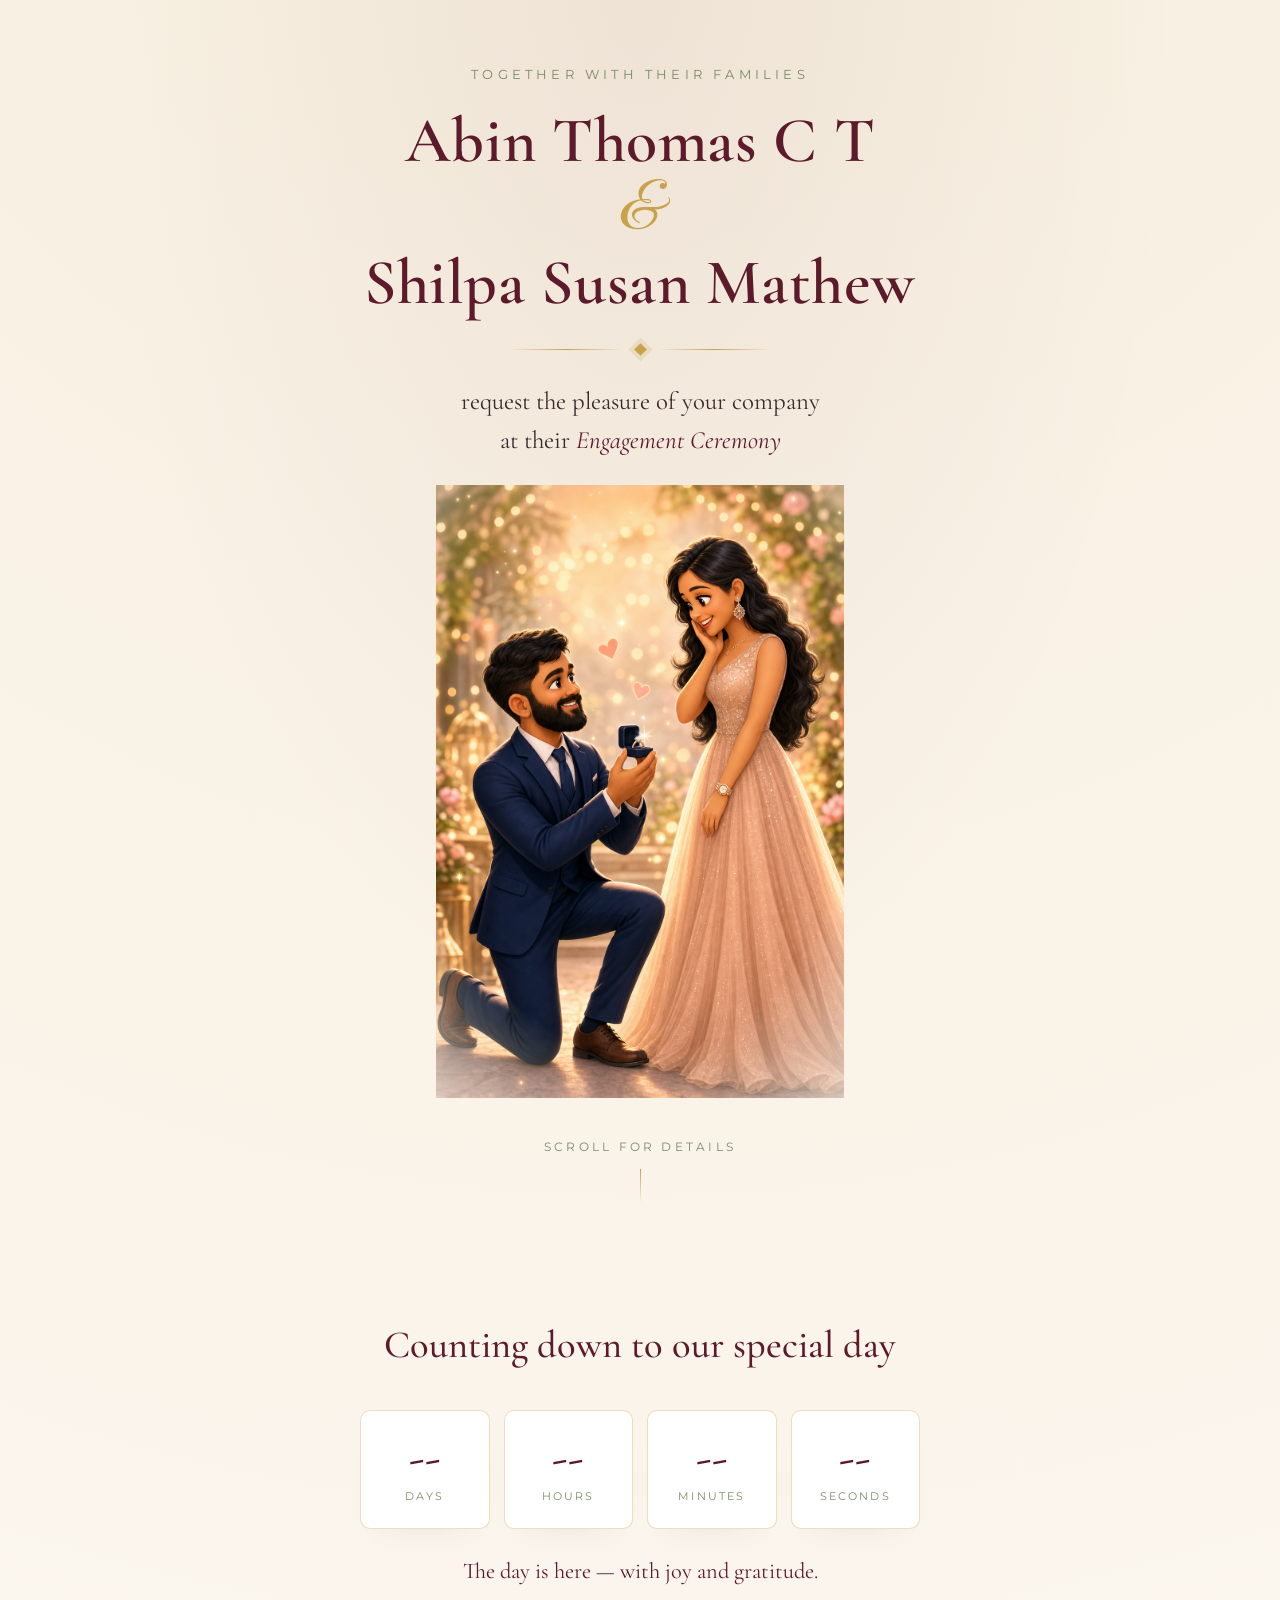
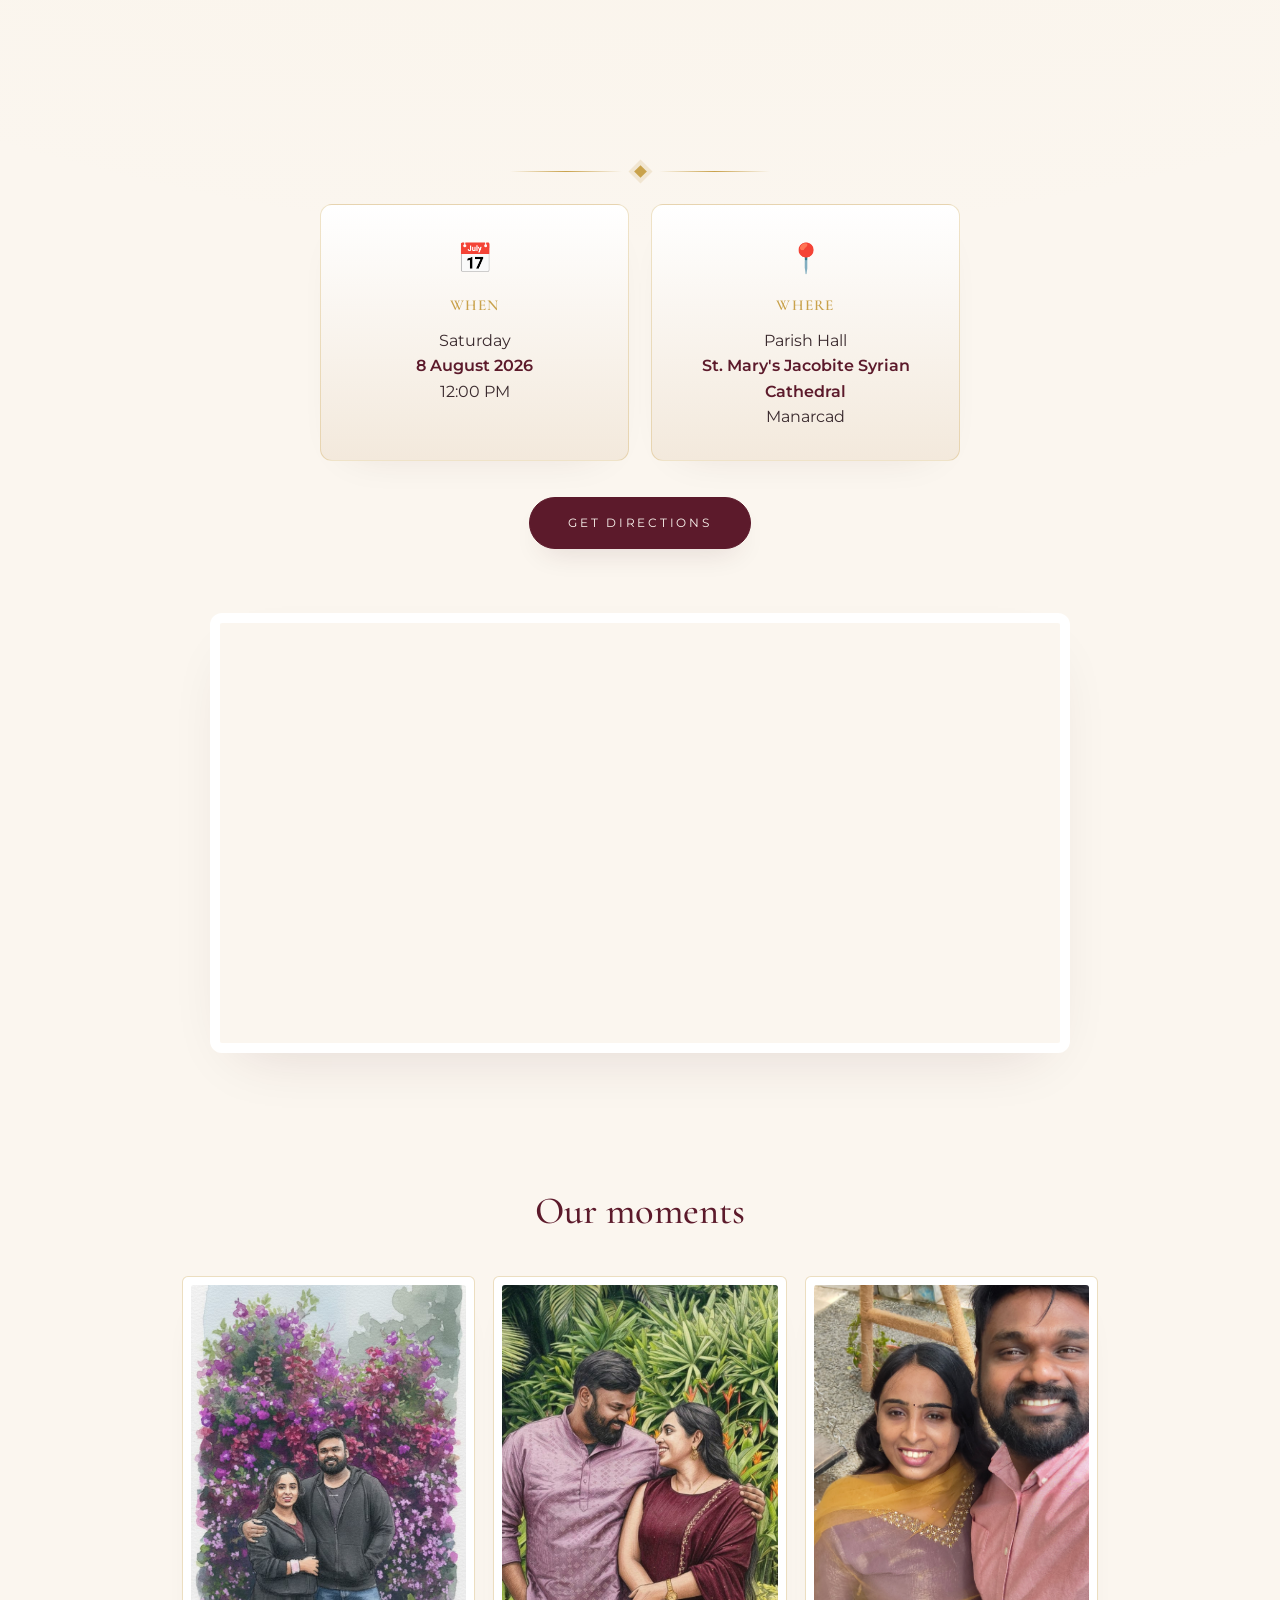
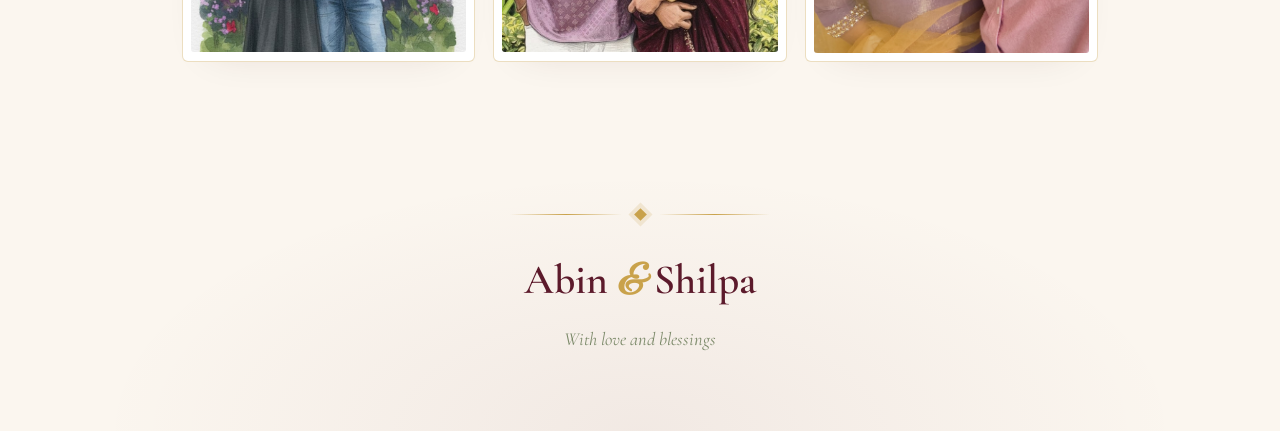
==== index.html @ 4ec7848a "illustration edited" ====
<!DOCTYPE html>
<html lang="en">
<head>
  <meta charset="UTF-8" />
  <meta name="viewport" content="width=device-width, initial-scale=1.0" />
  <title>Abin &amp; Shilpa &middot; Engagement</title>
  <meta name="description" content="With love and blessings, Abin Thomas C T and Shilpa Susan Mathew invite you to their engagement ceremony on 8 August 2026 at St. Mary's Jacobite Syrian Cathedral, Manarcad." />

  <link rel="preconnect" href="https://fonts.googleapis.com" />
  <link rel="preconnect" href="https://fonts.gstatic.com" crossorigin />
  <link href="https://fonts.googleapis.com/css2?family=Cormorant+Garamond:ital,wght@0,400;0,500;0,600;1,400&family=Montserrat:wght@300;400;500&family=Great+Vibes&display=swap" rel="stylesheet" />

  <link rel="stylesheet" href="styles.css" />
</head>
<body>

  <!-- Decorative floating petals -->
  <div class="petals" aria-hidden="true"></div>

  <!-- ===== Hero ===== -->
  <header class="hero">
    <div class="hero__inner reveal">
      <p class="hero__eyebrow">Together with their families</p>

      <div class="names">
        <h1 class="names__name">Abin&nbsp;Thomas&nbsp;C&nbsp;T</h1>
        <span class="names__amp">&amp;</span>
        <h1 class="names__name">Shilpa&nbsp;Susan&nbsp;Mathew</h1>
      </div>

      <div class="divider" aria-hidden="true">
        <span class="divider__line"></span>
        <span class="divider__diamond"></span>
        <span class="divider__line"></span>
      </div>

      <p class="hero__subtitle">request the pleasure of your company<br />at their <em>Engagement&nbsp;Ceremony</em></p>

      <figure class="hero__photo">
        <img src="couple-illustration-2.png" alt="Cartoon illustration of Abin proposing to Shilpa with an engagement ring" loading="eager" />
      </figure>

      <p class="hero__scroll" aria-hidden="true">Scroll for details</p>
    </div>
  </header>

  <main>
    <!-- ===== Countdown ===== -->
    <section class="section countdown reveal" aria-label="Countdown to the celebration">
      <h2 class="section__title">Counting down to our special day</h2>
      <div class="countdown__grid" id="countdown">
        <div class="countdown__unit"><span class="countdown__num" data-days>--</span><span class="countdown__label">Days</span></div>
        <div class="countdown__unit"><span class="countdown__num" data-hours>--</span><span class="countdown__label">Hours</span></div>
        <div class="countdown__unit"><span class="countdown__num" data-minutes>--</span><span class="countdown__label">Minutes</span></div>
        <div class="countdown__unit"><span class="countdown__num" data-seconds>--</span><span class="countdown__label">Seconds</span></div>
      </div>
      <p class="countdown__done" id="countdown-done" hidden>The day is here &mdash; with joy and gratitude.</p>
    </section>

    <!-- ===== Event details ===== -->
    <section class="section details reveal" aria-label="Event details">
      <div class="divider" aria-hidden="true">
        <span class="divider__line"></span>
        <span class="divider__diamond"></span>
        <span class="divider__line"></span>
      </div>

      <div class="details__grid">
        <div class="details__item">
          <span class="details__icon" aria-hidden="true">&#128197;</span>
          <h3 class="details__heading">When</h3>
          <p class="details__text">Saturday<br /><strong>8 August 2026</strong><br />12:00 PM</p>
        </div>
        <div class="details__item">
          <span class="details__icon" aria-hidden="true">&#128205;</span>
          <h3 class="details__heading">Where</h3>
          <p class="details__text">Parish Hall<br /><strong>St. Mary's Jacobite Syrian Cathedral</strong><br />Manarcad</p>
        </div>
      </div>

      <a class="btn" href="https://share.google/SZA6mQqRocDUuoI32" target="_blank" rel="noopener">Get Directions</a>
    </section>

    <!-- ===== Map ===== -->
    <section class="section map reveal" aria-label="Venue location map">
      <div class="map__frame">
        <iframe
          title="Map to St. Mary's Jacobite Syrian Cathedral, Manarcad"
          src="https://www.google.com/maps?q=St+Marys+Jacobite+Syrian+Cathedral+Manarcad&output=embed"
          loading="lazy"
          referrerpolicy="no-referrer-when-downgrade"
          allowfullscreen></iframe>
      </div>
    </section>

    <!-- ===== Gallery ===== -->
    <section class="section gallery reveal" aria-label="Photo gallery">
      <h2 class="section__title">Our moments</h2>
      <div class="gallery__grid">
        <figure class="gallery__item"><img src="photo4.jpeg" alt="Watercolour portrait of the couple" loading="lazy" /></figure>
        <figure class="gallery__item"><img src="photo2.jpeg" alt="Illustrated portrait of the couple" loading="lazy" /></figure>
        <figure class="gallery__item"><img src="photo3.jpeg" alt="Candid photo of the couple" loading="lazy" /></figure>
      </div>
    </section>
  </main>

  <!-- ===== Footer ===== -->
  <footer class="footer reveal">
    <div class="divider" aria-hidden="true">
      <span class="divider__line"></span>
      <span class="divider__diamond"></span>
      <span class="divider__line"></span>
    </div>
    <p class="footer__names">Abin <span>&amp;</span> Shilpa</p>
    <p class="footer__msg">With love and blessings</p>
    <!-- <p class="footer__date">8 &middot; 8 &middot; 2026</p> -->
  </footer>

  <script src="script.js"></script>
</body>
</html>
---- styles.css ----
:root {
  --wine: #5c1a2b;
  --wine-deep: #40121e;
  --gold: #c9a24b;
  --gold-soft: #e3c988;
  --ivory: #fbf6ef;
  --ivory-warm: #f3e9dc;
  --sage: #7c8a6a;
  --ink: #3a2a2e;
  --shadow: rgba(64, 18, 30, 0.16);

  --serif: "Cormorant Garamond", Georgia, serif;
  --script: "Great Vibes", "Cormorant Garamond", cursive;
  --sans: "Montserrat", "Helvetica Neue", Arial, sans-serif;
}

* { box-sizing: border-box; }

html { scroll-behavior: smooth; }

body {
  margin: 0;
  font-family: var(--sans);
  color: var(--ink);
  background:
    radial-gradient(circle at 50% -10%, rgba(227, 201, 136, 0.18), transparent 55%),
    var(--ivory);
  line-height: 1.6;
  overflow-x: hidden;
  -webkit-font-smoothing: antialiased;
}

img { max-width: 100%; display: block; }

/* ===== Reveal animation (progressive enhancement) =====
   Content is visible by default; only hidden once JS marks the page
   as JS-enabled, so the invitation still shows if scripts fail. */
.js-enabled .reveal {
  opacity: 0;
  transform: translateY(28px);
  transition: opacity 1s ease, transform 1s ease;
}
.js-enabled .reveal.is-visible {
  opacity: 1;
  transform: none;
}
@media (prefers-reduced-motion: reduce) {
  .js-enabled .reveal { opacity: 1; transform: none; transition: none; }
  html { scroll-behavior: auto; }
}

/* ===== Divider ===== */
.divider {
  display: flex;
  align-items: center;
  justify-content: center;
  gap: 14px;
  margin: 28px auto;
  max-width: 260px;
}
.divider__line {
  height: 1px;
  flex: 1;
  background: linear-gradient(90deg, transparent, var(--gold), transparent);
}
.divider__diamond {
  width: 9px;
  height: 9px;
  background: var(--gold);
  transform: rotate(45deg);
  flex: 0 0 auto;
  box-shadow: 0 0 0 4px rgba(201, 162, 75, 0.18);
}

/* ===== Hero ===== */
.hero {
  min-height: 100vh;
  display: flex;
  align-items: center;
  justify-content: center;
  padding: 64px 22px 48px;
  text-align: center;
  background:
    radial-gradient(ellipse at top, rgba(92, 26, 43, 0.06), transparent 60%);
}
.hero__inner { max-width: 720px; width: 100%; }

.hero__eyebrow {
  font-size: 0.82rem;
  letter-spacing: 0.32em;
  text-transform: uppercase;
  color: var(--sage);
  margin: 0 0 22px;
}

.names {
  display: flex;
  flex-direction: column;
  align-items: center;
  gap: 6px;
}
.names__name {
  font-family: var(--serif);
  font-weight: 600;
  color: var(--wine);
  font-size: clamp(2.2rem, 8vw, 4rem);
  line-height: 1.05;
  margin: 0;
  letter-spacing: 0.01em;
}
.names__amp {
  font-family: var(--script);
  font-size: clamp(2.4rem, 9vw, 4.2rem);
  color: var(--gold);
  line-height: 1;
  margin: -2px 0;
}

.hero__subtitle {
  font-family: var(--serif);
  font-size: clamp(1.15rem, 3.6vw, 1.55rem);
  color: var(--ink);
  margin: 8px 0 34px;
}
.hero__subtitle em {
  font-style: italic;
  color: var(--wine);
  white-space: nowrap;
}

.hero__photo {
  margin: -10px auto 0;
  max-width: 460px;
  padding: 0;
  background: none;
  border: 0;
  box-shadow: none;
}
.hero__photo img {
  width: 100%;
  aspect-ratio: 3 / 4;
  object-fit: contain;
  /* Feather the edges so the illustration blends into the page */
  -webkit-mask-image: radial-gradient(ellipse 78% 82% at 50% 46%, #000 58%, rgba(0, 0, 0, 0) 100%);
  mask-image: radial-gradient(ellipse 78% 82% at 50% 46%, #000 58%, rgba(0, 0, 0, 0) 100%);
}

.hero__scroll {
  margin: 40px 0 0;
  font-size: 0.72rem;
  letter-spacing: 0.28em;
  text-transform: uppercase;
  color: var(--sage);
  position: relative;
}
.hero__scroll::after {
  content: "";
  display: block;
  width: 1px;
  height: 34px;
  margin: 12px auto 0;
  background: linear-gradient(var(--gold), transparent);
  animation: scrollPulse 2.2s ease-in-out infinite;
}
@keyframes scrollPulse {
  0%, 100% { opacity: 0.3; transform: scaleY(0.6); }
  50% { opacity: 1; transform: scaleY(1); }
}

/* ===== Sections ===== */
.section {
  max-width: 960px;
  margin: 0 auto;
  padding: 64px 22px;
  text-align: center;
}
.section__title {
  font-family: var(--serif);
  font-weight: 500;
  font-size: clamp(1.6rem, 5vw, 2.4rem);
  color: var(--wine);
  margin: 0 0 34px;
}

/* ===== Countdown ===== */
.countdown__grid {
  display: grid;
  grid-template-columns: repeat(4, 1fr);
  gap: 14px;
  max-width: 560px;
  margin: 0 auto;
}
.countdown__unit {
  background: #fff;
  border: 1px solid rgba(201, 162, 75, 0.35);
  border-radius: 10px;
  padding: 22px 8px;
  box-shadow: 0 16px 40px -30px var(--shadow);
}
.countdown__num {
  display: block;
  font-family: var(--serif);
  font-weight: 600;
  font-size: clamp(1.8rem, 7vw, 3rem);
  color: var(--wine);
  line-height: 1;
  font-variant-numeric: tabular-nums;
}
.countdown__label {
  display: block;
  margin-top: 8px;
  font-size: 0.66rem;
  letter-spacing: 0.2em;
  text-transform: uppercase;
  color: var(--sage);
}
.countdown__done {
  font-family: var(--serif);
  font-size: 1.4rem;
  color: var(--wine);
  margin-top: 24px;
}

/* ===== Details ===== */
.details__grid {
  display: grid;
  grid-template-columns: repeat(2, 1fr);
  gap: 22px;
  max-width: 640px;
  margin: 0 auto 36px;
}
.details__item {
  background: linear-gradient(180deg, #fff, var(--ivory-warm));
  border: 1px solid rgba(201, 162, 75, 0.3);
  border-radius: 12px;
  padding: 30px 20px;
  box-shadow: 0 16px 44px -32px var(--shadow);
}
.details__icon { font-size: 1.8rem; }
.details__heading {
  font-family: var(--serif);
  font-weight: 600;
  letter-spacing: 0.08em;
  color: var(--gold);
  text-transform: uppercase;
  font-size: 0.95rem;
  margin: 12px 0 10px;
}
.details__text { margin: 0; font-size: 1rem; }
.details__text strong { color: var(--wine); font-weight: 600; }

.btn {
  display: inline-block;
  font-family: var(--sans);
  font-size: 0.78rem;
  letter-spacing: 0.22em;
  text-transform: uppercase;
  color: var(--ivory);
  background: var(--wine);
  padding: 15px 38px;
  border-radius: 40px;
  text-decoration: none;
  border: 1px solid var(--wine);
  transition: background 0.3s ease, transform 0.3s ease, box-shadow 0.3s ease;
  box-shadow: 0 14px 30px -14px var(--shadow);
}
.btn:hover {
  background: var(--wine-deep);
  transform: translateY(-2px);
  box-shadow: 0 18px 36px -14px var(--shadow);
}

/* ===== Map ===== */
.map { padding-top: 0; }
.map__frame {
  max-width: 860px;
  margin: 0 auto;
  border: 10px solid #fff;
  border-radius: 12px;
  overflow: hidden;
  box-shadow: 0 24px 60px -30px var(--shadow);
}
.map__frame iframe {
  width: 100%;
  height: 420px;
  border: 0;
  display: block;
}

/* ===== Gallery ===== */
.gallery__grid {
  display: grid;
  grid-template-columns: repeat(3, 1fr);
  gap: 18px;
}
.gallery__item {
  margin: 0;
  padding: 8px;
  background: #fff;
  border: 1px solid rgba(201, 162, 75, 0.35);
  border-radius: 6px;
  box-shadow: 0 16px 40px -30px var(--shadow);
  overflow: hidden;
}
.gallery__item img {
  border-radius: 3px;
  width: 100%;
  aspect-ratio: 3 / 4;
  object-fit: cover;
  transition: transform 0.6s ease;
}
.gallery__item:hover img { transform: scale(1.05); }

/* ===== Footer ===== */
.footer {
  text-align: center;
  padding: 56px 22px 72px;
  background:
    radial-gradient(ellipse at bottom, rgba(92, 26, 43, 0.06), transparent 60%);
}
.footer__names {
  font-family: var(--serif);
  font-weight: 600;
  font-size: clamp(1.8rem, 6vw, 2.6rem);
  color: var(--wine);
  margin: 0;
}
.footer__names span { font-family: var(--script); color: var(--gold); }
.footer__msg {
  font-family: var(--serif);
  font-style: italic;
  color: var(--sage);
  margin: 8px 0 4px;
  font-size: 1.15rem;
}
.footer__date {
  letter-spacing: 0.32em;
  font-size: 0.78rem;
  color: var(--gold);
  margin: 12px 0 0;
}

/* ===== Floating petals ===== */
.petals {
  position: fixed;
  inset: 0;
  pointer-events: none;
  z-index: 5;
  overflow: hidden;
}
.petals span {
  position: absolute;
  top: -8%;
  width: 10px;
  height: 10px;
  background: var(--gold-soft);
  border-radius: 60% 0 60% 0;
  opacity: 0.55;
  animation: fall linear infinite;
}
@keyframes fall {
  0% { transform: translateY(-10vh) rotate(0deg); opacity: 0; }
  10% { opacity: 0.6; }
  100% { transform: translateY(110vh) rotate(420deg); opacity: 0; }
}
@media (prefers-reduced-motion: reduce) {
  .petals { display: none; }
}

/* ===== Responsive ===== */
@media (max-width: 640px) {
  .gallery__grid { grid-template-columns: repeat(2, 1fr); }
  .countdown__grid { gap: 10px; }
  .countdown__unit { padding: 18px 4px; }
  .map__frame iframe { height: 340px; }
}
@media (max-width: 430px) {
  .details__grid { grid-template-columns: 1fr; }
}
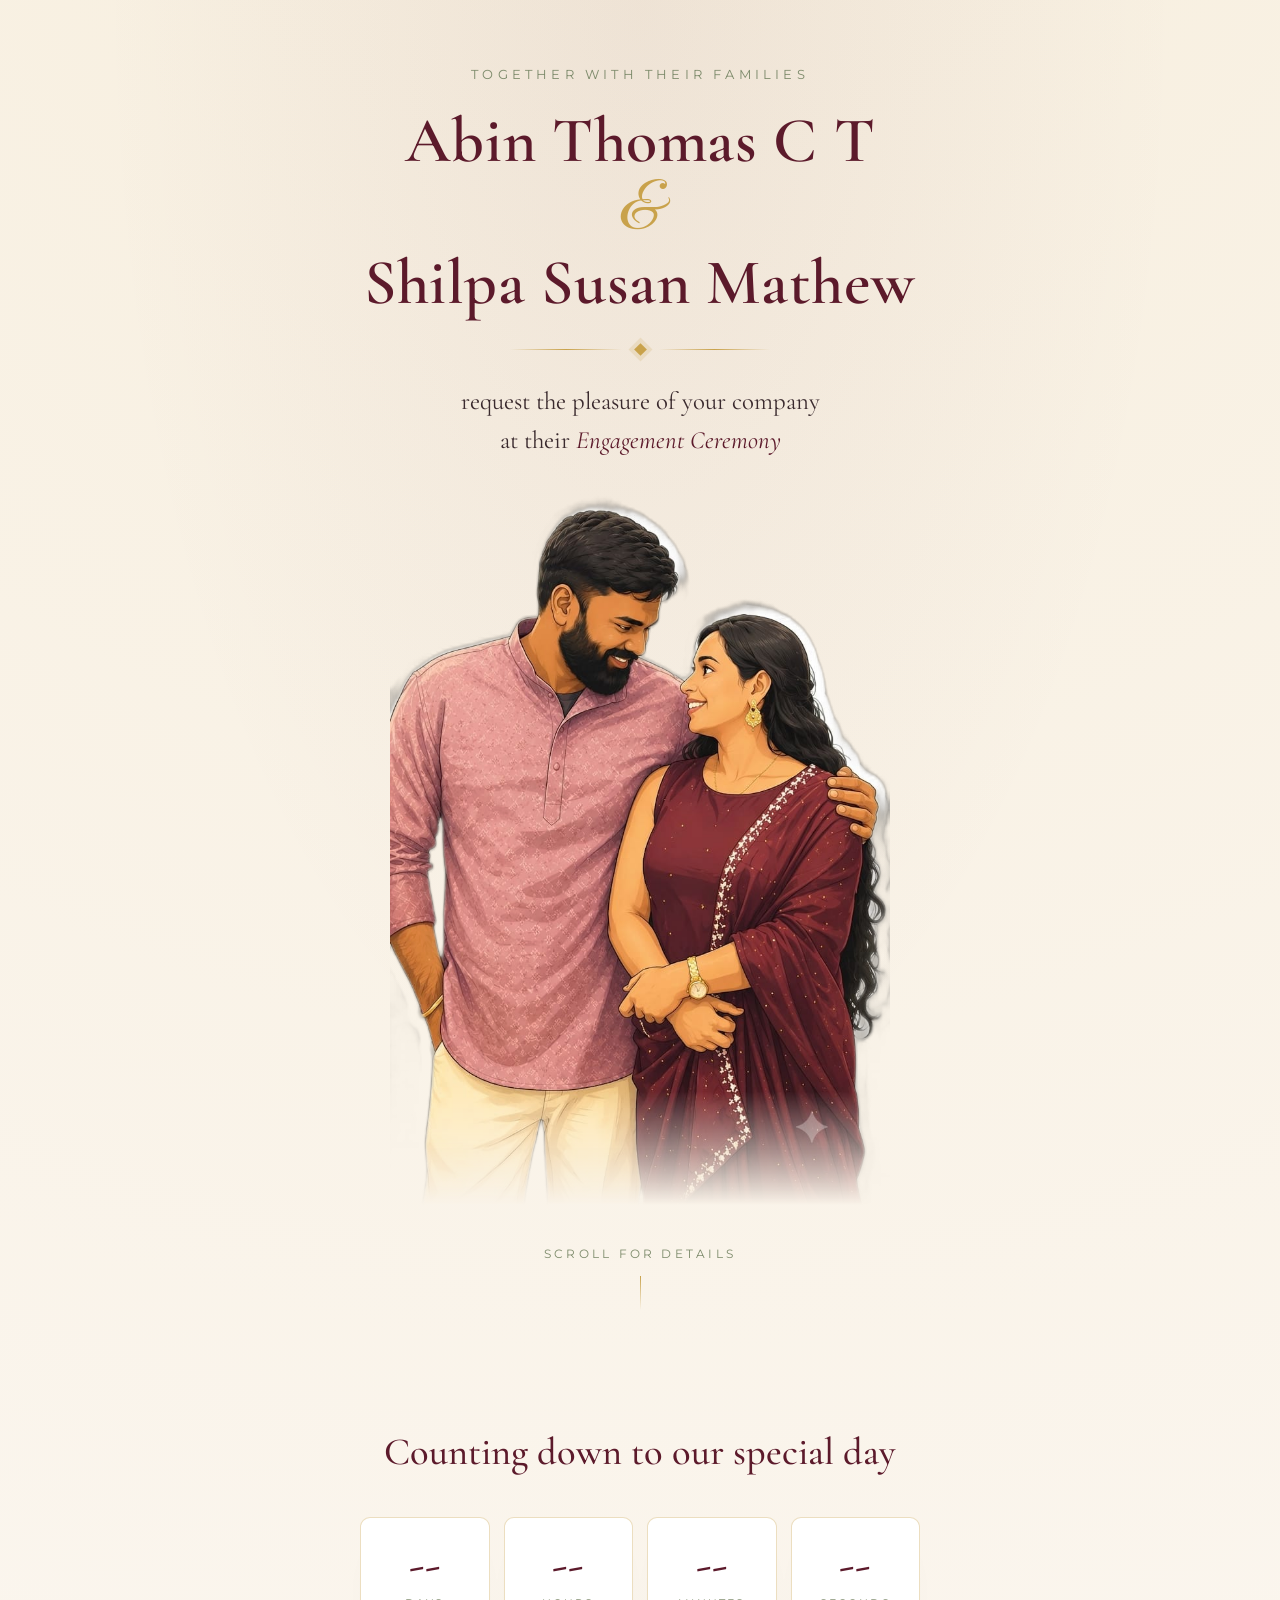
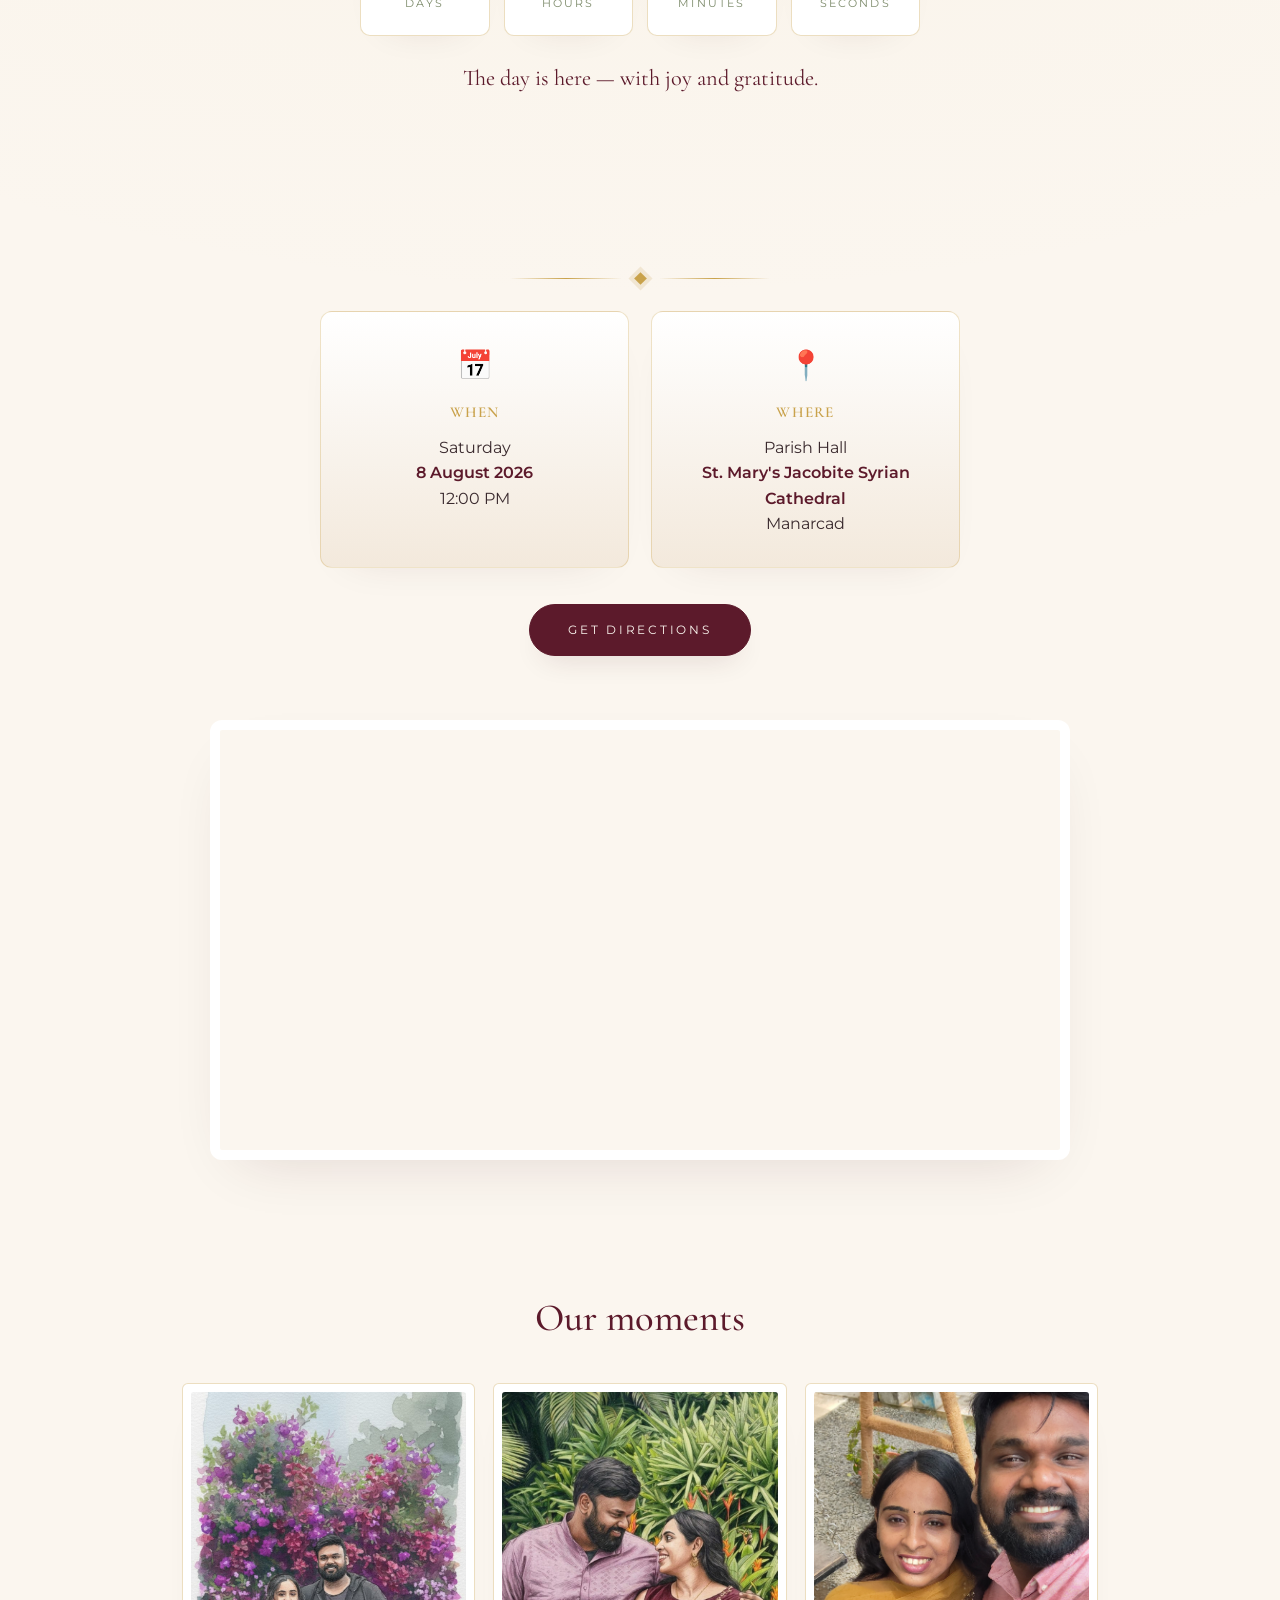
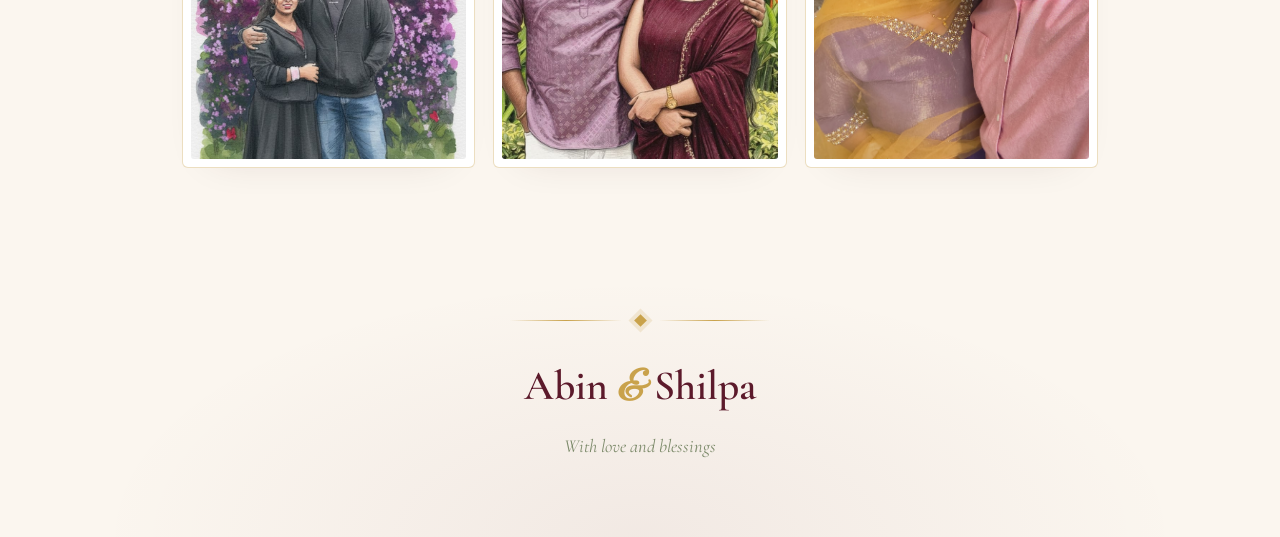
==== commit 1f57270e: "pic edited" ====
--- a/index.html
+++ b/index.html
@@ -37,7 +37,7 @@
       <p class="hero__subtitle">request the pleasure of your company<br />at their <em>Engagement&nbsp;Ceremony</em></p>
 
       <figure class="hero__photo">
-        <img src="couple-illustration-2.png" alt="Cartoon illustration of Abin proposing to Shilpa with an engagement ring" loading="eager" />
+        <img src="couple-hero.png" alt="Illustration of Abin and Shilpa together" loading="eager" />
       </figure>
 
       <p class="hero__scroll" aria-hidden="true">Scroll for details</p>
--- a/styles.css
+++ b/styles.css
@@ -129,8 +129,8 @@
 }
 
 .hero__photo {
-  margin: -10px auto 0;
-  max-width: 460px;
+  margin: 4px auto 0;
+  max-width: 500px;
   padding: 0;
   background: none;
   border: 0;
@@ -138,11 +138,11 @@
 }
 .hero__photo img {
   width: 100%;
-  aspect-ratio: 3 / 4;
-  object-fit: contain;
-  /* Feather the edges so the illustration blends into the page */
-  -webkit-mask-image: radial-gradient(ellipse 78% 82% at 50% 46%, #000 58%, rgba(0, 0, 0, 0) 100%);
-  mask-image: radial-gradient(ellipse 78% 82% at 50% 46%, #000 58%, rgba(0, 0, 0, 0) 100%);
+  height: auto;
+  /* Transparent cutout of just the couple; soften the lower crop so
+     it melts into the page instead of ending on a hard edge. */
+  -webkit-mask-image: linear-gradient(to bottom, #000 84%, rgba(0, 0, 0, 0) 100%);
+  mask-image: linear-gradient(to bottom, #000 84%, rgba(0, 0, 0, 0) 100%);
 }
 
 .hero__scroll {
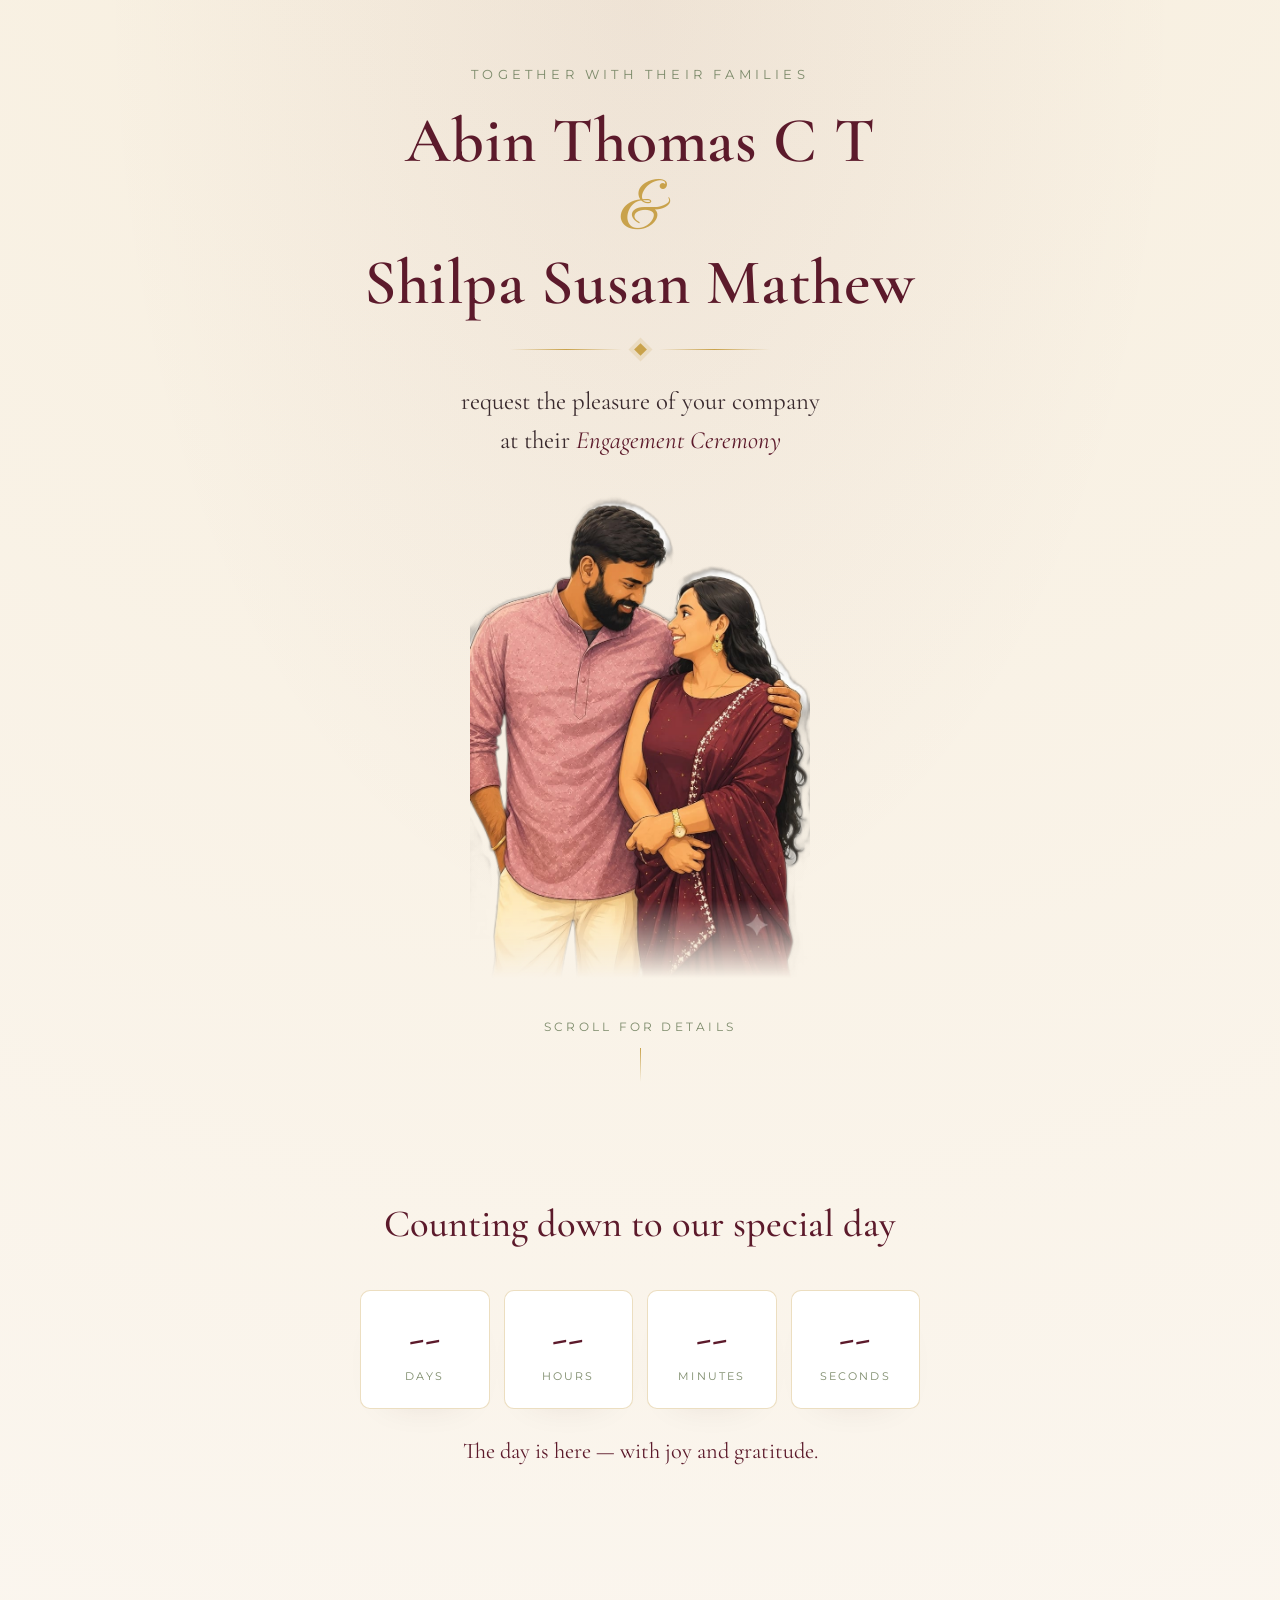
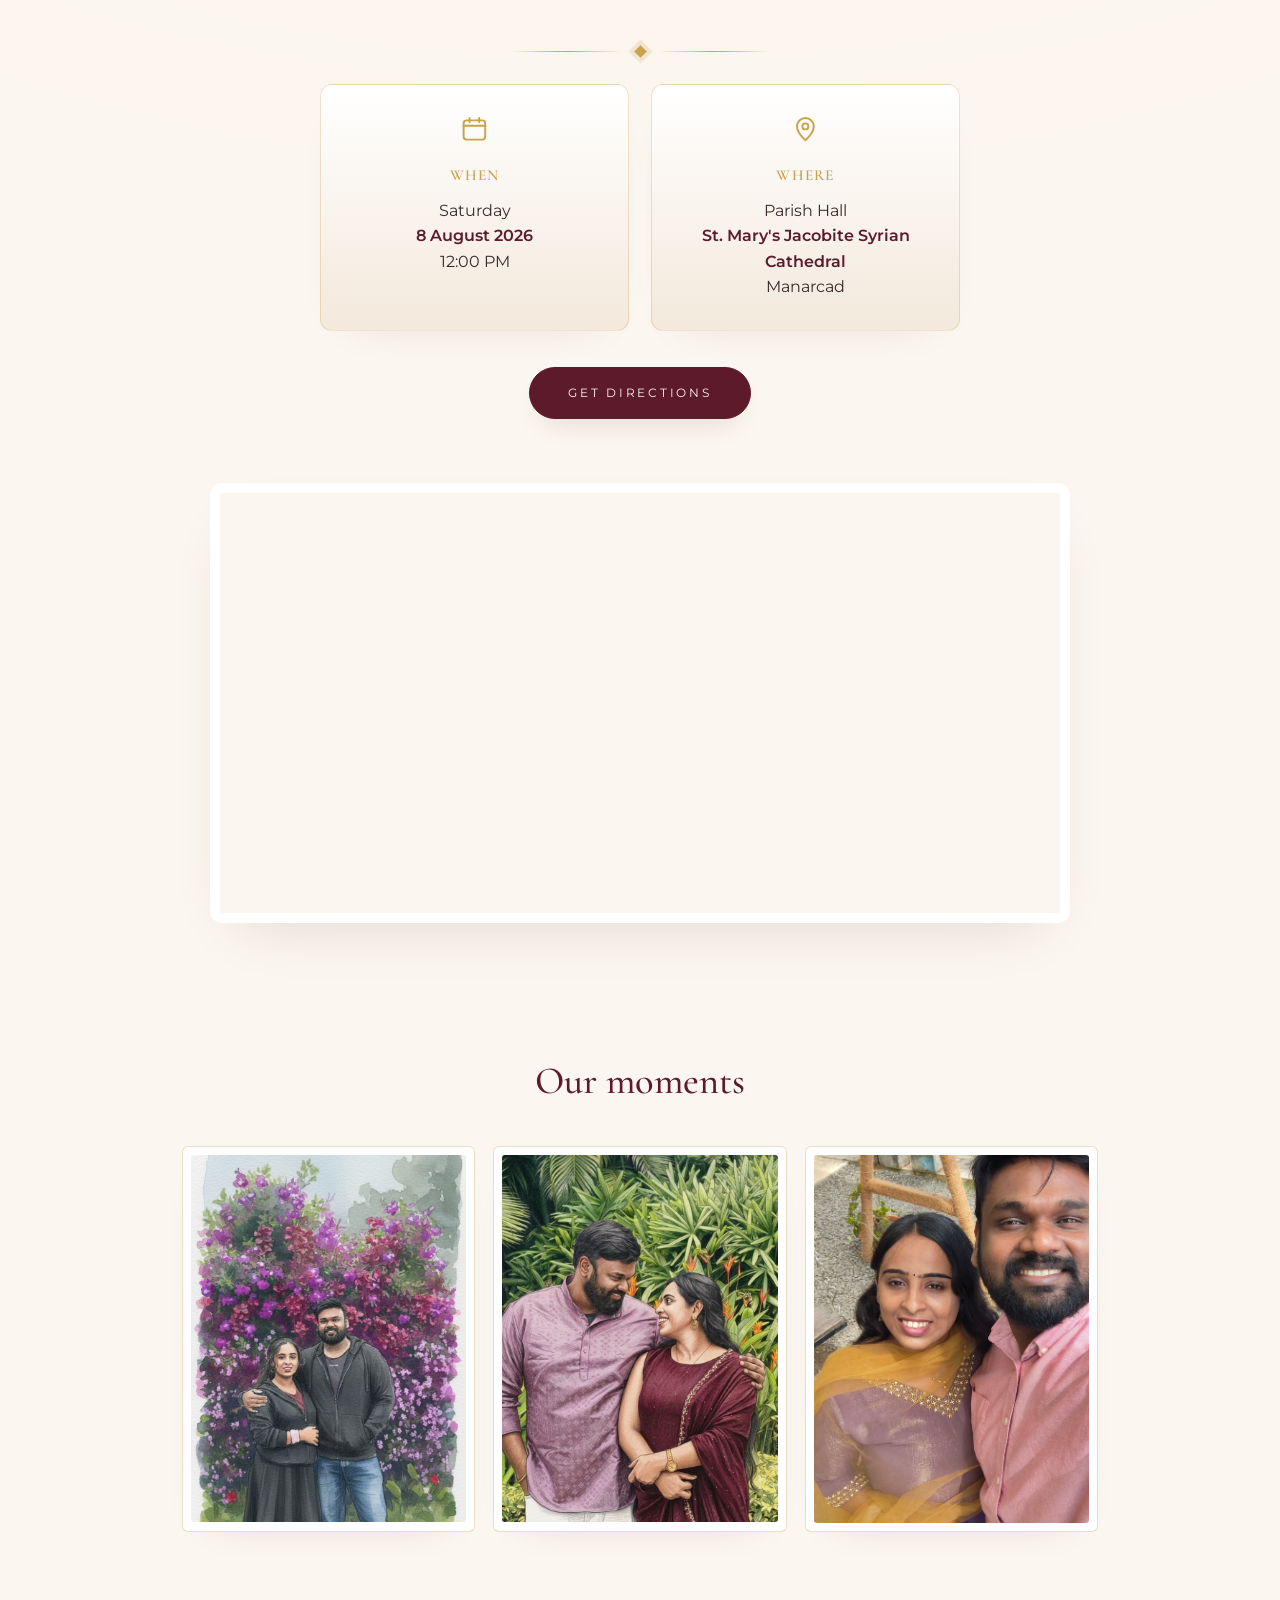
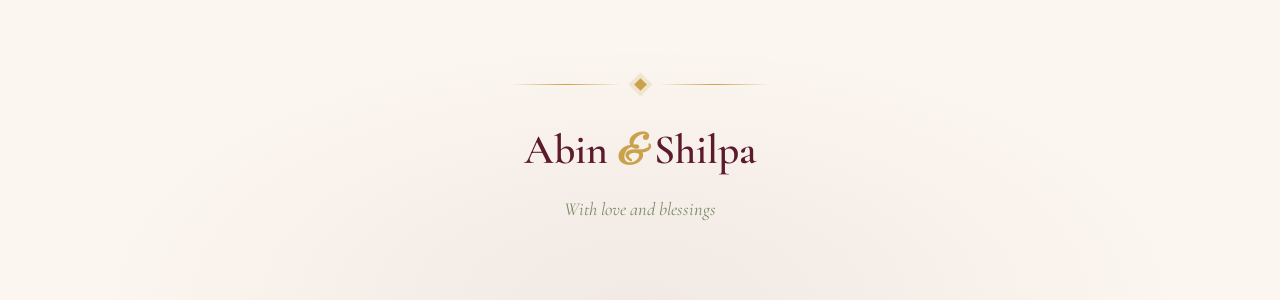
==== commit 5fc2e314: "trial resizing" ====
--- a/index.html
+++ b/index.html
@@ -67,12 +67,24 @@
 
       <div class="details__grid">
         <div class="details__item">
-          <span class="details__icon" aria-hidden="true">&#128197;</span>
+          <span class="details__icon" aria-hidden="true">
+            <svg viewBox="0 0 24 24" width="1em" height="1em" fill="none" stroke="currentColor" stroke-width="1.6" stroke-linecap="round" stroke-linejoin="round" role="img">
+              <rect x="3" y="4.5" width="18" height="16" rx="2.5"></rect>
+              <line x1="3" y1="9" x2="21" y2="9"></line>
+              <line x1="8" y1="2.5" x2="8" y2="6"></line>
+              <line x1="16" y1="2.5" x2="16" y2="6"></line>
+            </svg>
+          </span>
           <h3 class="details__heading">When</h3>
           <p class="details__text">Saturday<br /><strong>8 August 2026</strong><br />12:00 PM</p>
         </div>
         <div class="details__item">
-          <span class="details__icon" aria-hidden="true">&#128205;</span>
+          <span class="details__icon" aria-hidden="true">
+            <svg viewBox="0 0 24 24" width="1em" height="1em" fill="none" stroke="currentColor" stroke-width="1.6" stroke-linecap="round" stroke-linejoin="round" role="img">
+              <path d="M12 21s7-6.5 7-11.5a7 7 0 1 0-14 0C5 14.5 12 21 12 21Z"></path>
+              <circle cx="12" cy="9.5" r="2.5"></circle>
+            </svg>
+          </span>
           <h3 class="details__heading">Where</h3>
           <p class="details__text">Parish Hall<br /><strong>St. Mary's Jacobite Syrian Cathedral</strong><br />Manarcad</p>
         </div>
--- a/styles.css
+++ b/styles.css
@@ -130,7 +130,7 @@
 
 .hero__photo {
   margin: 4px auto 0;
-  max-width: 500px;
+  max-width: 340px;
   padding: 0;
   background: none;
   border: 0;
@@ -236,7 +236,11 @@
   padding: 30px 20px;
   box-shadow: 0 16px 44px -32px var(--shadow);
 }
-.details__icon { font-size: 1.8rem; }
+.details__icon {
+  font-size: 1.8rem;
+  display: inline-flex;
+  color: var(--gold);
+}
 .details__heading {
   font-family: var(--serif);
   font-weight: 600;
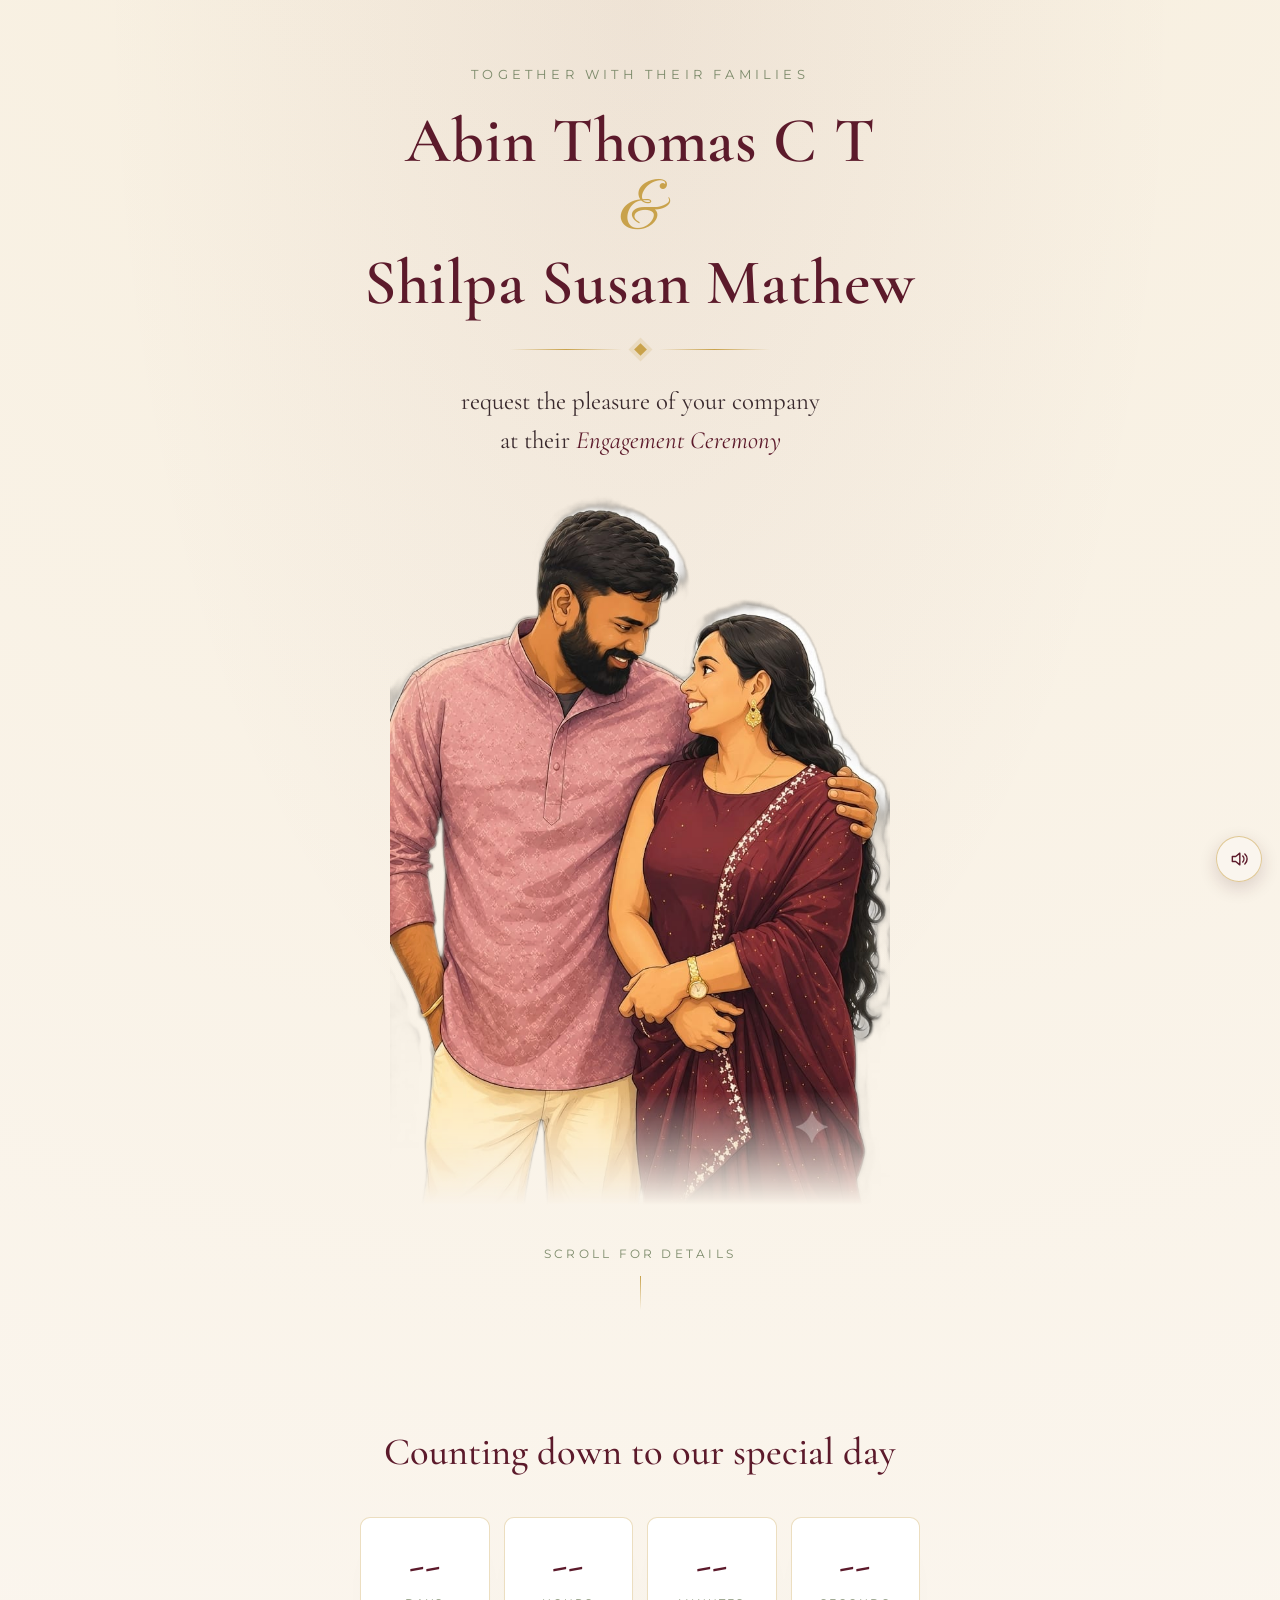
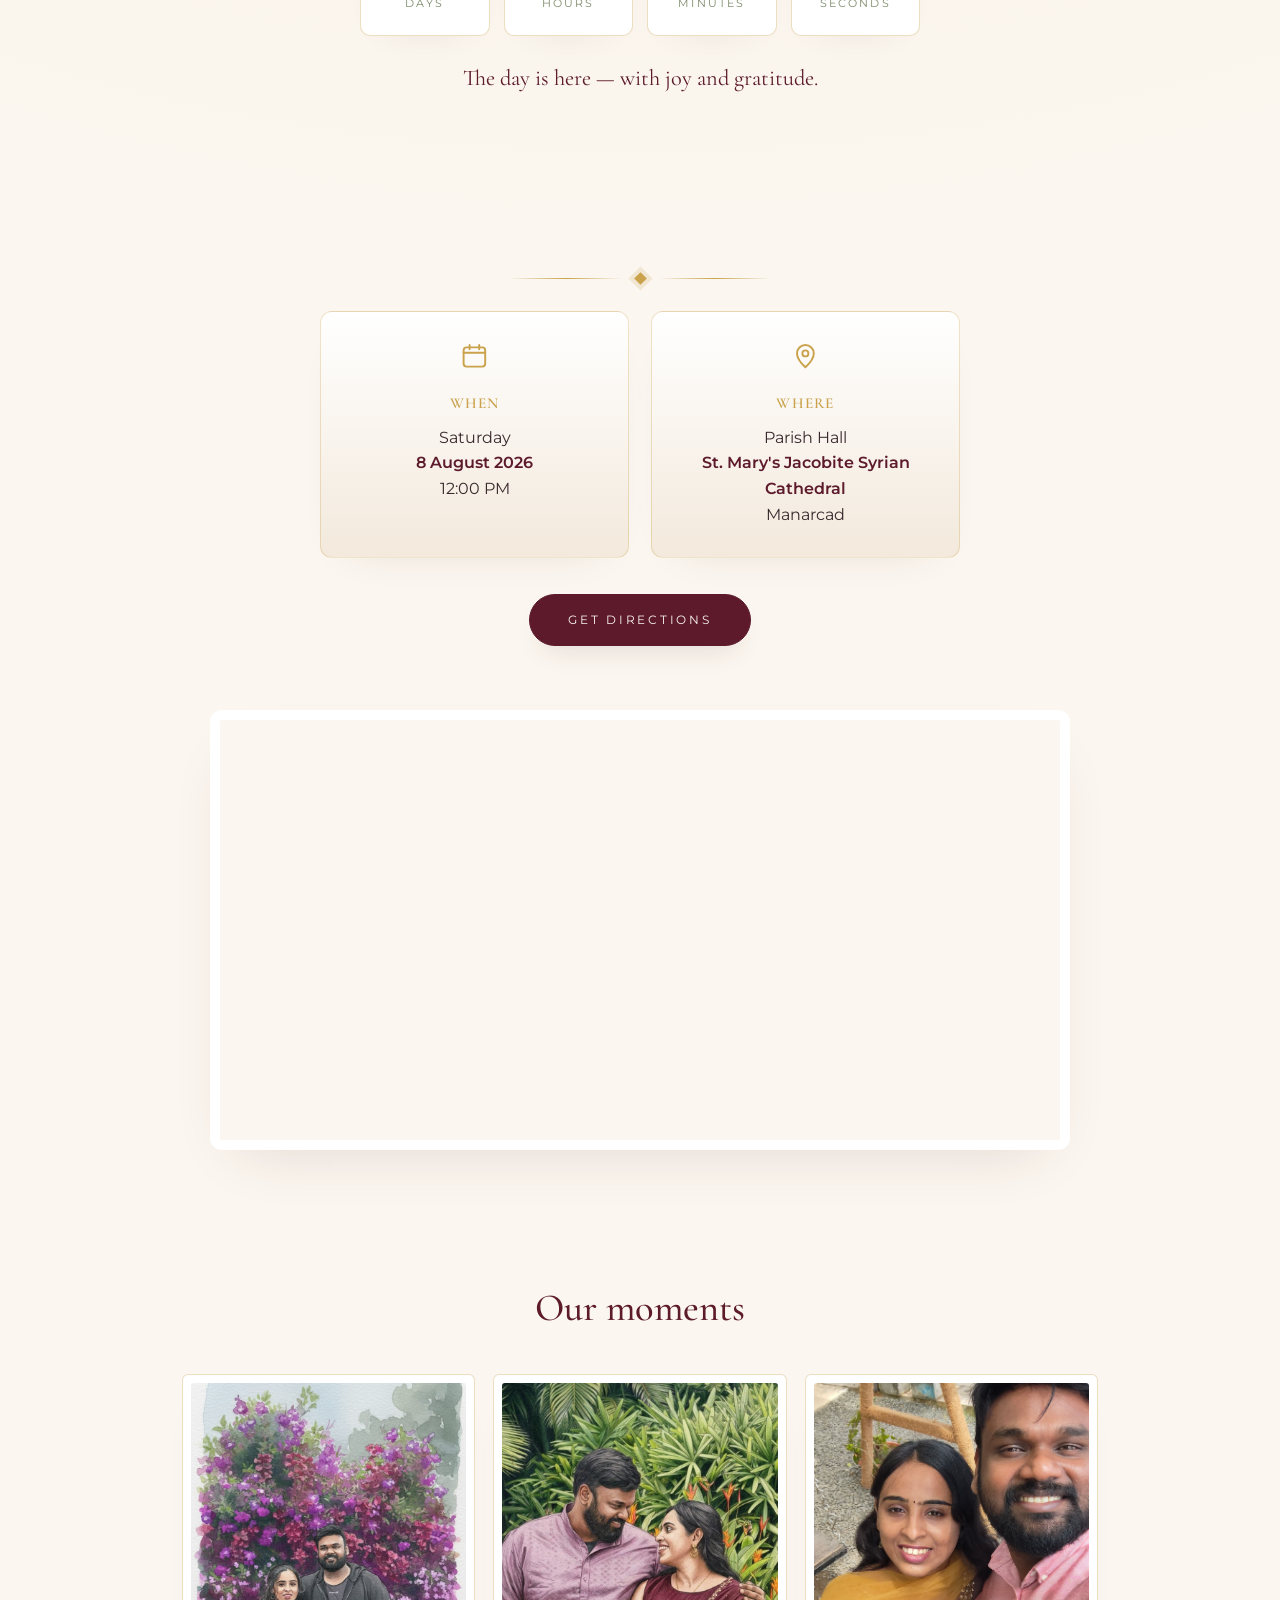
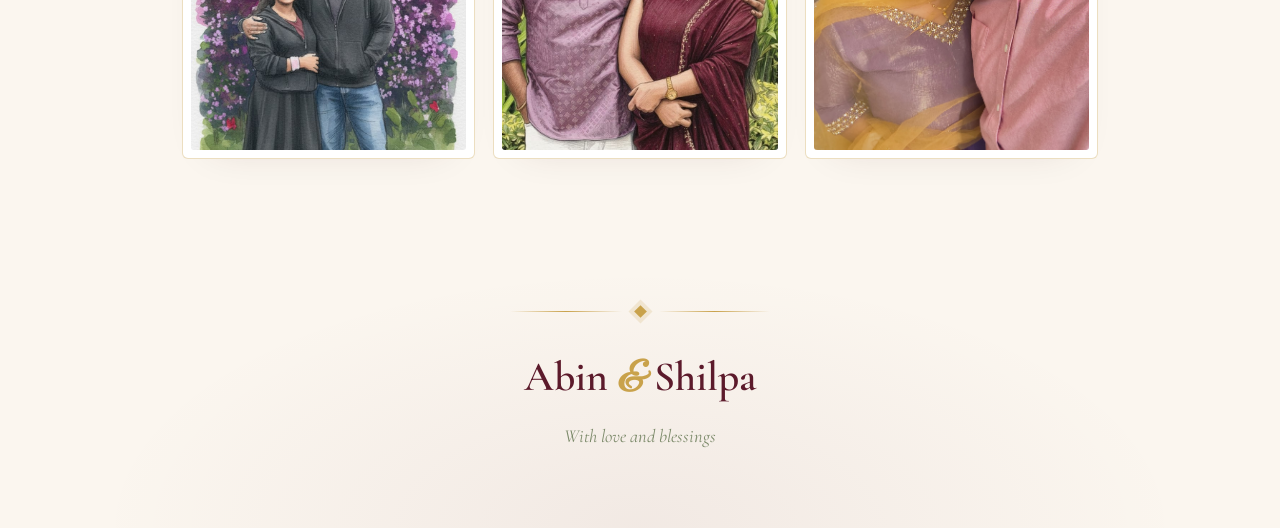
==== commit 0af47284: "music+ hearts+" ====
--- a/index.html
+++ b/index.html
@@ -14,8 +14,26 @@
 </head>
 <body>
 
-  <!-- Decorative floating petals -->
+  <!-- Decorative floating hearts -->
   <div class="petals" aria-hidden="true"></div>
+
+  <!-- Soft background music -->
+  <audio id="bg-music" src="music.wav" loop preload="auto" autoplay></audio>
+  <button id="music-toggle" class="music-toggle is-playing" type="button"
+          aria-label="Toggle background music" aria-pressed="true">
+    <svg class="music-toggle__on" viewBox="0 0 24 24" width="20" height="20" fill="none"
+         stroke="currentColor" stroke-width="1.7" stroke-linecap="round" stroke-linejoin="round" aria-hidden="true">
+      <path d="M4 9v6h4l5 4V5L8 9H4Z"></path>
+      <path d="M16.5 8.5a5 5 0 0 1 0 7"></path>
+      <path d="M19 6a8 8 0 0 1 0 12"></path>
+    </svg>
+    <svg class="music-toggle__off" viewBox="0 0 24 24" width="20" height="20" fill="none"
+         stroke="currentColor" stroke-width="1.7" stroke-linecap="round" stroke-linejoin="round" aria-hidden="true">
+      <path d="M4 9v6h4l5 4V5L8 9H4Z"></path>
+      <line x1="16" y1="9" x2="21" y2="14"></line>
+      <line x1="21" y1="9" x2="16" y2="14"></line>
+    </svg>
+  </button>
 
   <!-- ===== Hero ===== -->
   <header class="hero">
--- a/styles.css
+++ b/styles.css
@@ -6,6 +6,8 @@
   --ivory: #fbf6ef;
   --ivory-warm: #f3e9dc;
   --sage: #7c8a6a;
+  --rose: #d38ea0;
+  --rose-soft: #e7b3bf;
   --ink: #3a2a2e;
   --shadow: rgba(64, 18, 30, 0.16);
 
@@ -130,7 +132,7 @@
 
 .hero__photo {
   margin: 4px auto 0;
-  max-width: 340px;
+  max-width: 500px;
   padding: 0;
   background: none;
   border: 0;
@@ -344,7 +346,7 @@
   margin: 12px 0 0;
 }
 
-/* ===== Floating petals ===== */
+/* ===== Floating hearts ===== */
 .petals {
   position: fixed;
   inset: 0;
@@ -355,20 +357,68 @@
 .petals span {
   position: absolute;
   top: -8%;
-  width: 10px;
-  height: 10px;
-  background: var(--gold-soft);
-  border-radius: 60% 0 60% 0;
+  width: 12px;
+  height: 12px;
+  background: var(--rose, #d38ea0);
   opacity: 0.55;
+  /* Heart glyph via mask so the falling element is shaped like a heart. */
+  -webkit-mask: url("data:image/svg+xml,%3Csvg xmlns='http://www.w3.org/2000/svg' viewBox='0 0 32 29.6'%3E%3Cpath d='M16 29.6C16 29.6 0 19.2 0 8.8 0 3.9 3.9 0 8.8 0 12 0 14.7 1.7 16 4.3 17.3 1.7 20 0 23.2 0 28.1 0 32 3.9 32 8.8 32 19.2 16 29.6 16 29.6Z'/%3E%3C/svg%3E") center / contain no-repeat;
+  mask: url("data:image/svg+xml,%3Csvg xmlns='http://www.w3.org/2000/svg' viewBox='0 0 32 29.6'%3E%3Cpath d='M16 29.6C16 29.6 0 19.2 0 8.8 0 3.9 3.9 0 8.8 0 12 0 14.7 1.7 16 4.3 17.3 1.7 20 0 23.2 0 28.1 0 32 3.9 32 8.8 32 19.2 16 29.6 16 29.6Z'/%3E%3C/svg%3E") center / contain no-repeat;
   animation: fall linear infinite;
 }
 @keyframes fall {
-  0% { transform: translateY(-10vh) rotate(0deg); opacity: 0; }
-  10% { opacity: 0.6; }
-  100% { transform: translateY(110vh) rotate(420deg); opacity: 0; }
+  0% { transform: translateY(-10vh) rotate(-12deg); opacity: 0; }
+  10% { opacity: 0.7; }
+  50% { transform: translateY(50vh) rotate(8deg); }
+  100% { transform: translateY(110vh) rotate(-6deg); opacity: 0; }
 }
 @media (prefers-reduced-motion: reduce) {
   .petals { display: none; }
+}
+
+/* ===== Music toggle ===== */
+.music-toggle {
+  position: fixed;
+  right: 18px;
+  bottom: 18px;
+  z-index: 40;
+  width: 46px;
+  height: 46px;
+  display: inline-flex;
+  align-items: center;
+  justify-content: center;
+  border-radius: 50%;
+  border: 1px solid rgba(201, 162, 75, 0.55);
+  background: rgba(251, 246, 239, 0.82);
+  color: var(--wine);
+  box-shadow: 0 6px 18px var(--shadow);
+  cursor: pointer;
+  backdrop-filter: blur(4px);
+  -webkit-backdrop-filter: blur(4px);
+  transition: transform 0.2s ease, box-shadow 0.2s ease, color 0.2s ease;
+}
+.music-toggle:hover {
+  transform: translateY(-2px);
+  color: var(--gold);
+}
+.music-toggle:focus-visible {
+  outline: 2px solid var(--gold);
+  outline-offset: 2px;
+}
+.music-toggle svg { display: none; }
+.music-toggle .music-toggle__off { display: block; }
+.music-toggle.is-playing .music-toggle__off { display: none; }
+.music-toggle.is-playing .music-toggle__on { display: block; }
+/* Gentle pulse while music plays */
+.music-toggle.is-playing {
+  animation: musicPulse 2.4s ease-in-out infinite;
+}
+@keyframes musicPulse {
+  0%, 100% { box-shadow: 0 6px 18px var(--shadow); }
+  50% { box-shadow: 0 6px 22px rgba(201, 162, 75, 0.5); }
+}
+@media (prefers-reduced-motion: reduce) {
+  .music-toggle.is-playing { animation: none; }
 }
 
 /* ===== Responsive ===== */
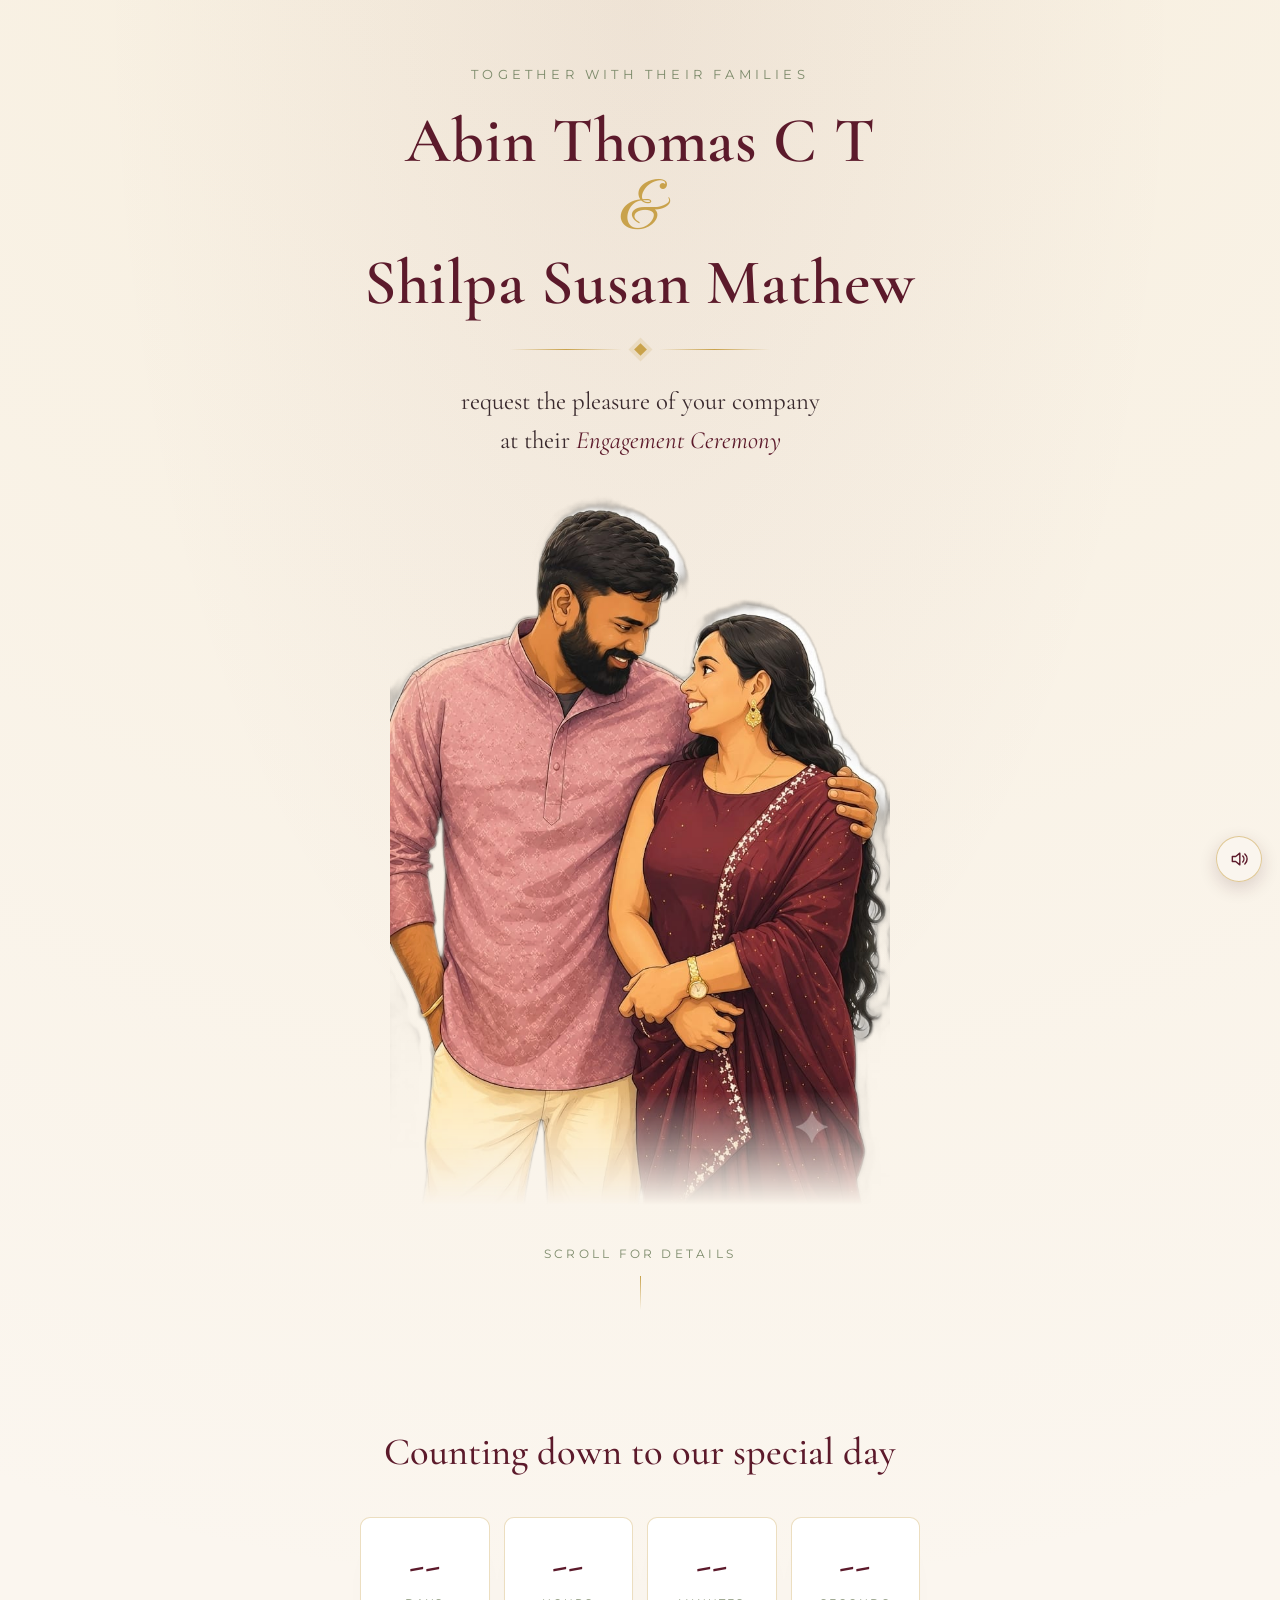
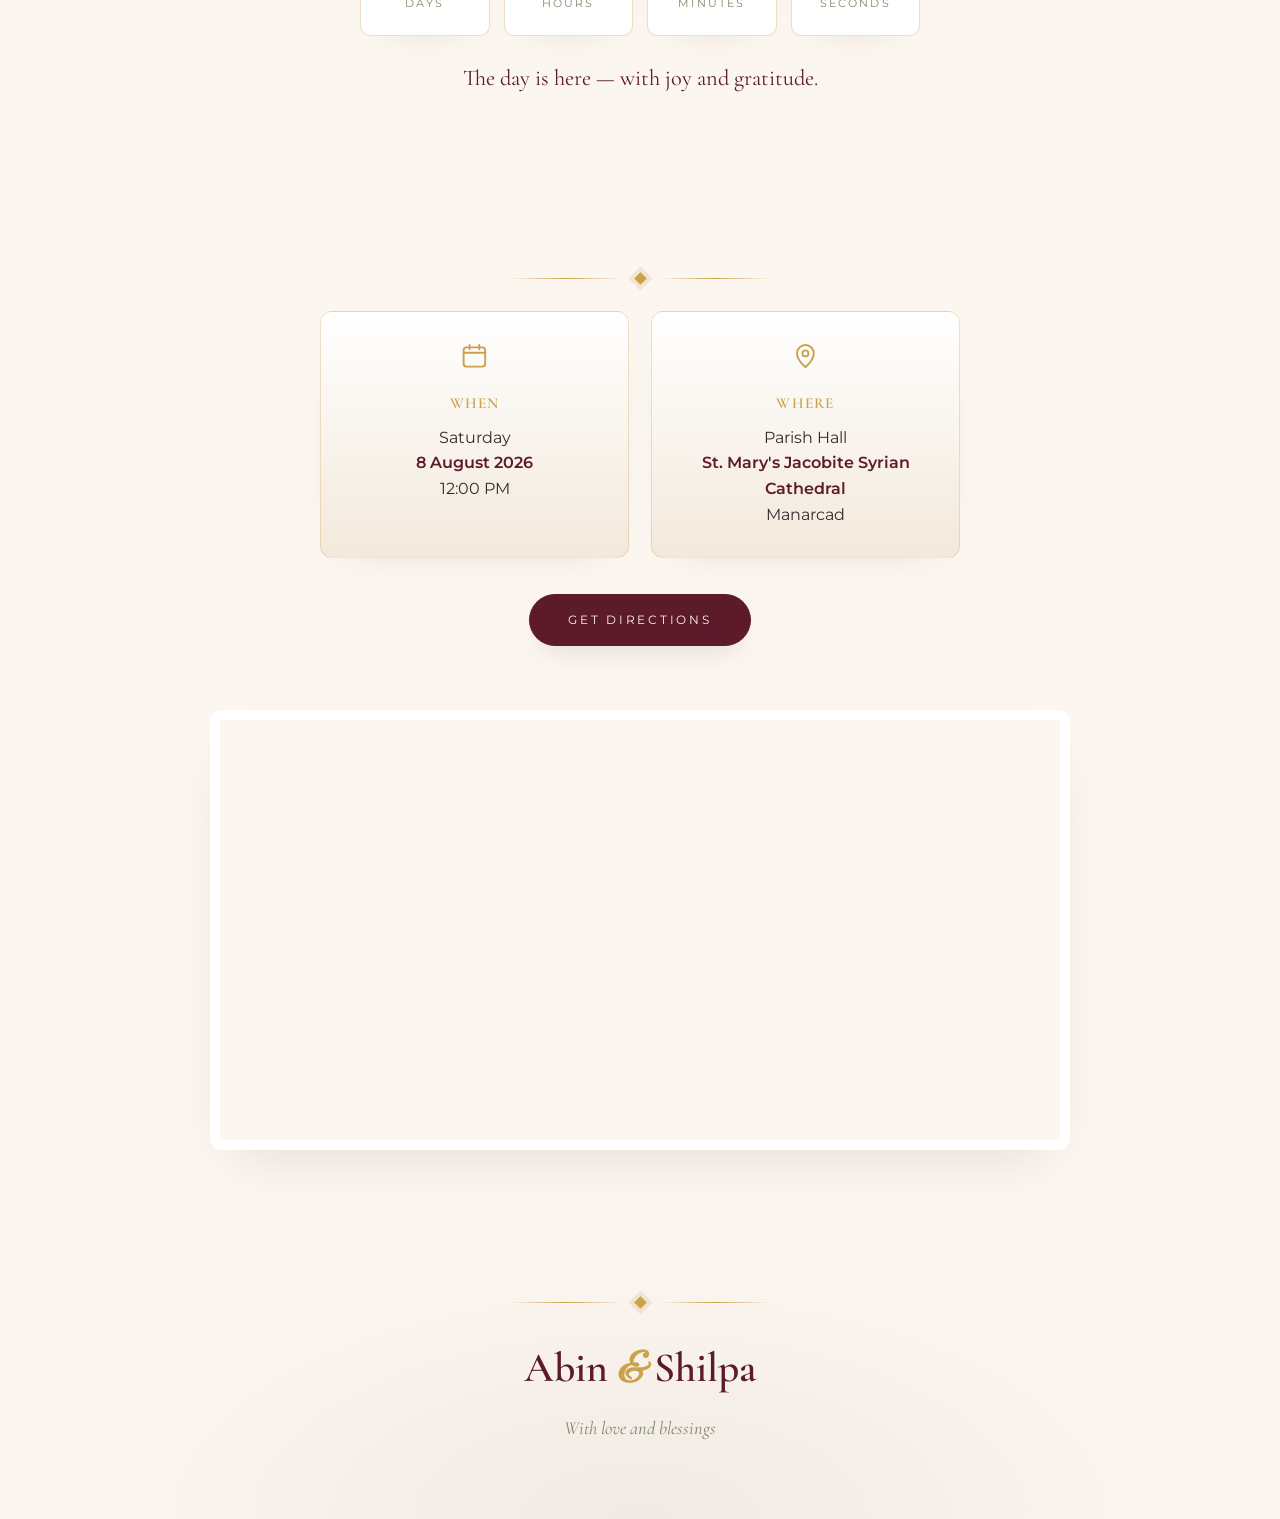
==== commit 0912828c: "photos removed" ====
--- a/index.html
+++ b/index.html
@@ -18,7 +18,7 @@
   <div class="petals" aria-hidden="true"></div>
 
   <!-- Soft background music -->
-  <audio id="bg-music" src="music.wav" loop preload="auto" autoplay></audio>
+  <!-- <audio id="bg-music" src="music.wav" loop preload="auto" autoplay></audio> -->
   <button id="music-toggle" class="music-toggle is-playing" type="button"
           aria-label="Toggle background music" aria-pressed="true">
     <svg class="music-toggle__on" viewBox="0 0 24 24" width="20" height="20" fill="none"
@@ -124,14 +124,14 @@
     </section>
 
     <!-- ===== Gallery ===== -->
-    <section class="section gallery reveal" aria-label="Photo gallery">
+    <!-- <section class="section gallery reveal" aria-label="Photo gallery">
       <h2 class="section__title">Our moments</h2>
       <div class="gallery__grid">
+        <figure class="gallery__item"><img src="photo2.jpeg" alt="Illustrated portrait of the couple" loading="lazy" /></figure>
         <figure class="gallery__item"><img src="photo4.jpeg" alt="Watercolour portrait of the couple" loading="lazy" /></figure>
-        <figure class="gallery__item"><img src="photo2.jpeg" alt="Illustrated portrait of the couple" loading="lazy" /></figure>
         <figure class="gallery__item"><img src="photo3.jpeg" alt="Candid photo of the couple" loading="lazy" /></figure>
       </div>
-    </section>
+    </section> -->
   </main>
 
   <!-- ===== Footer ===== -->
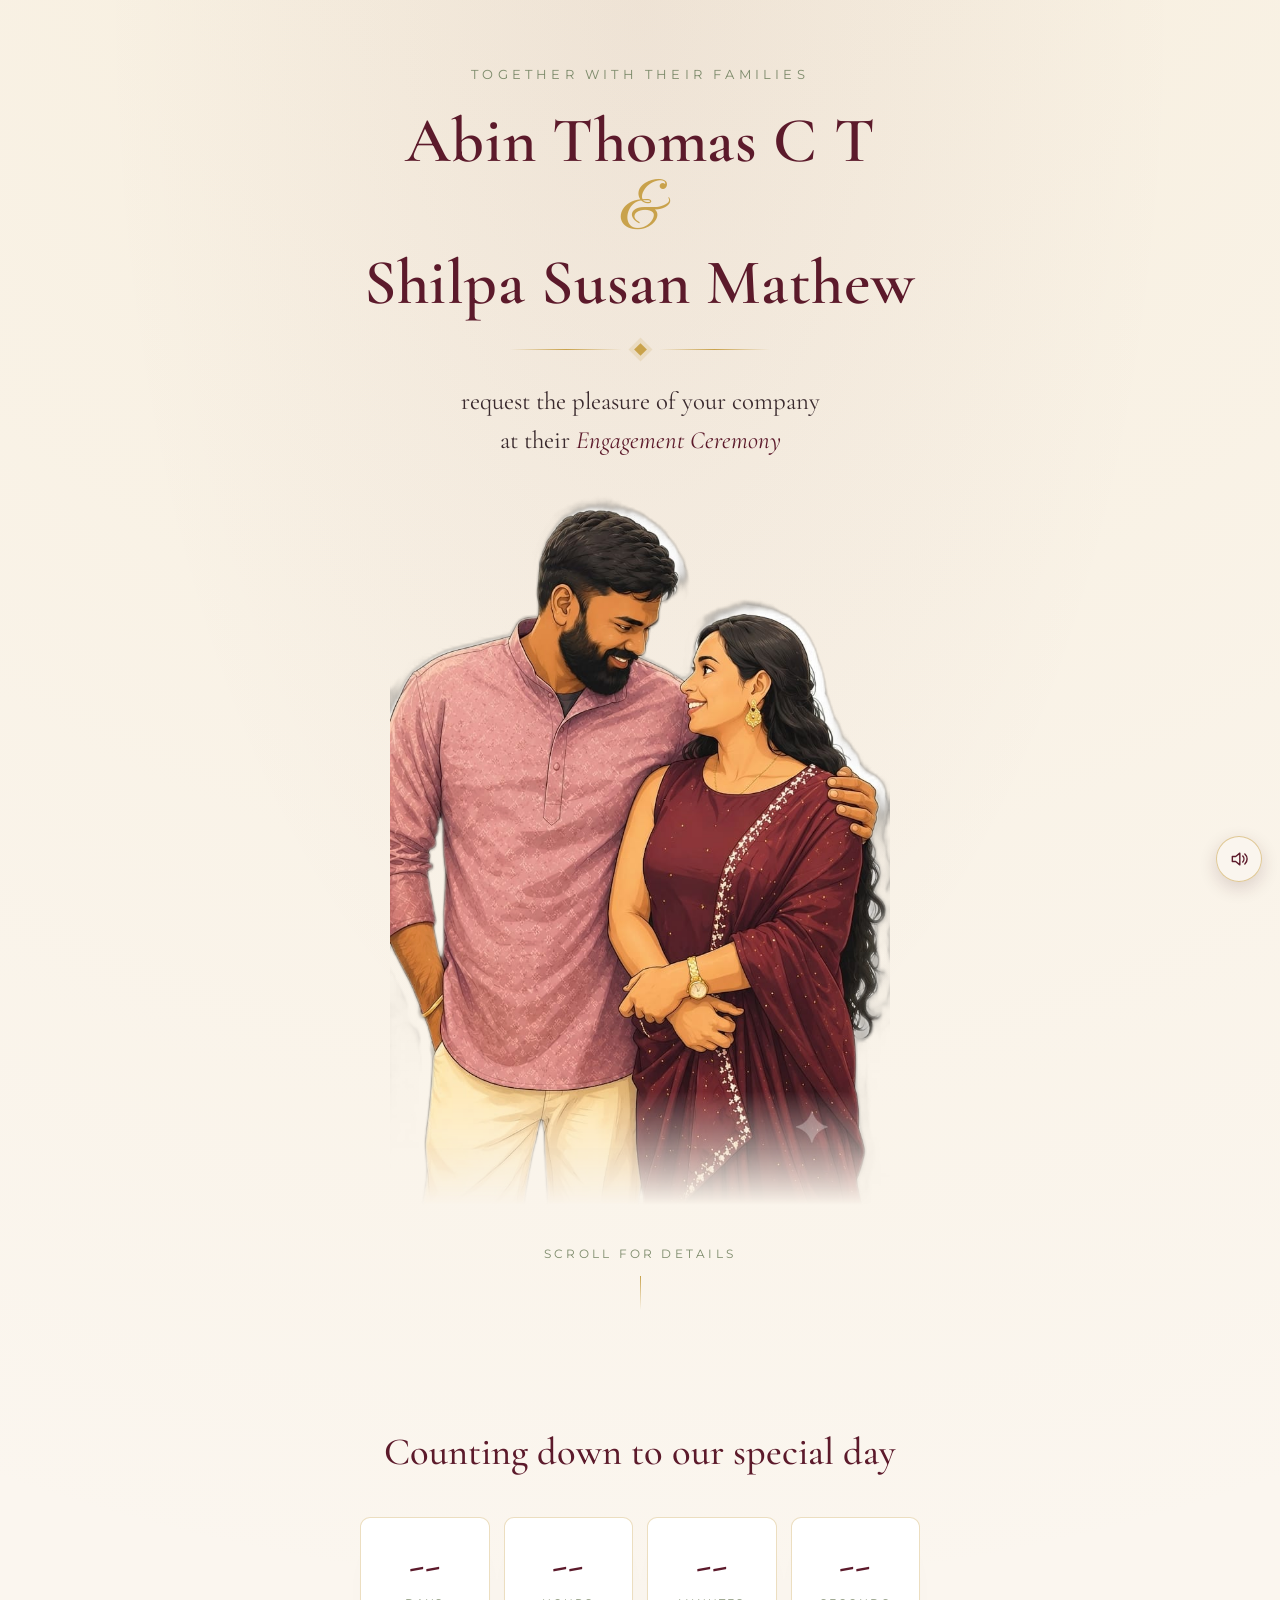
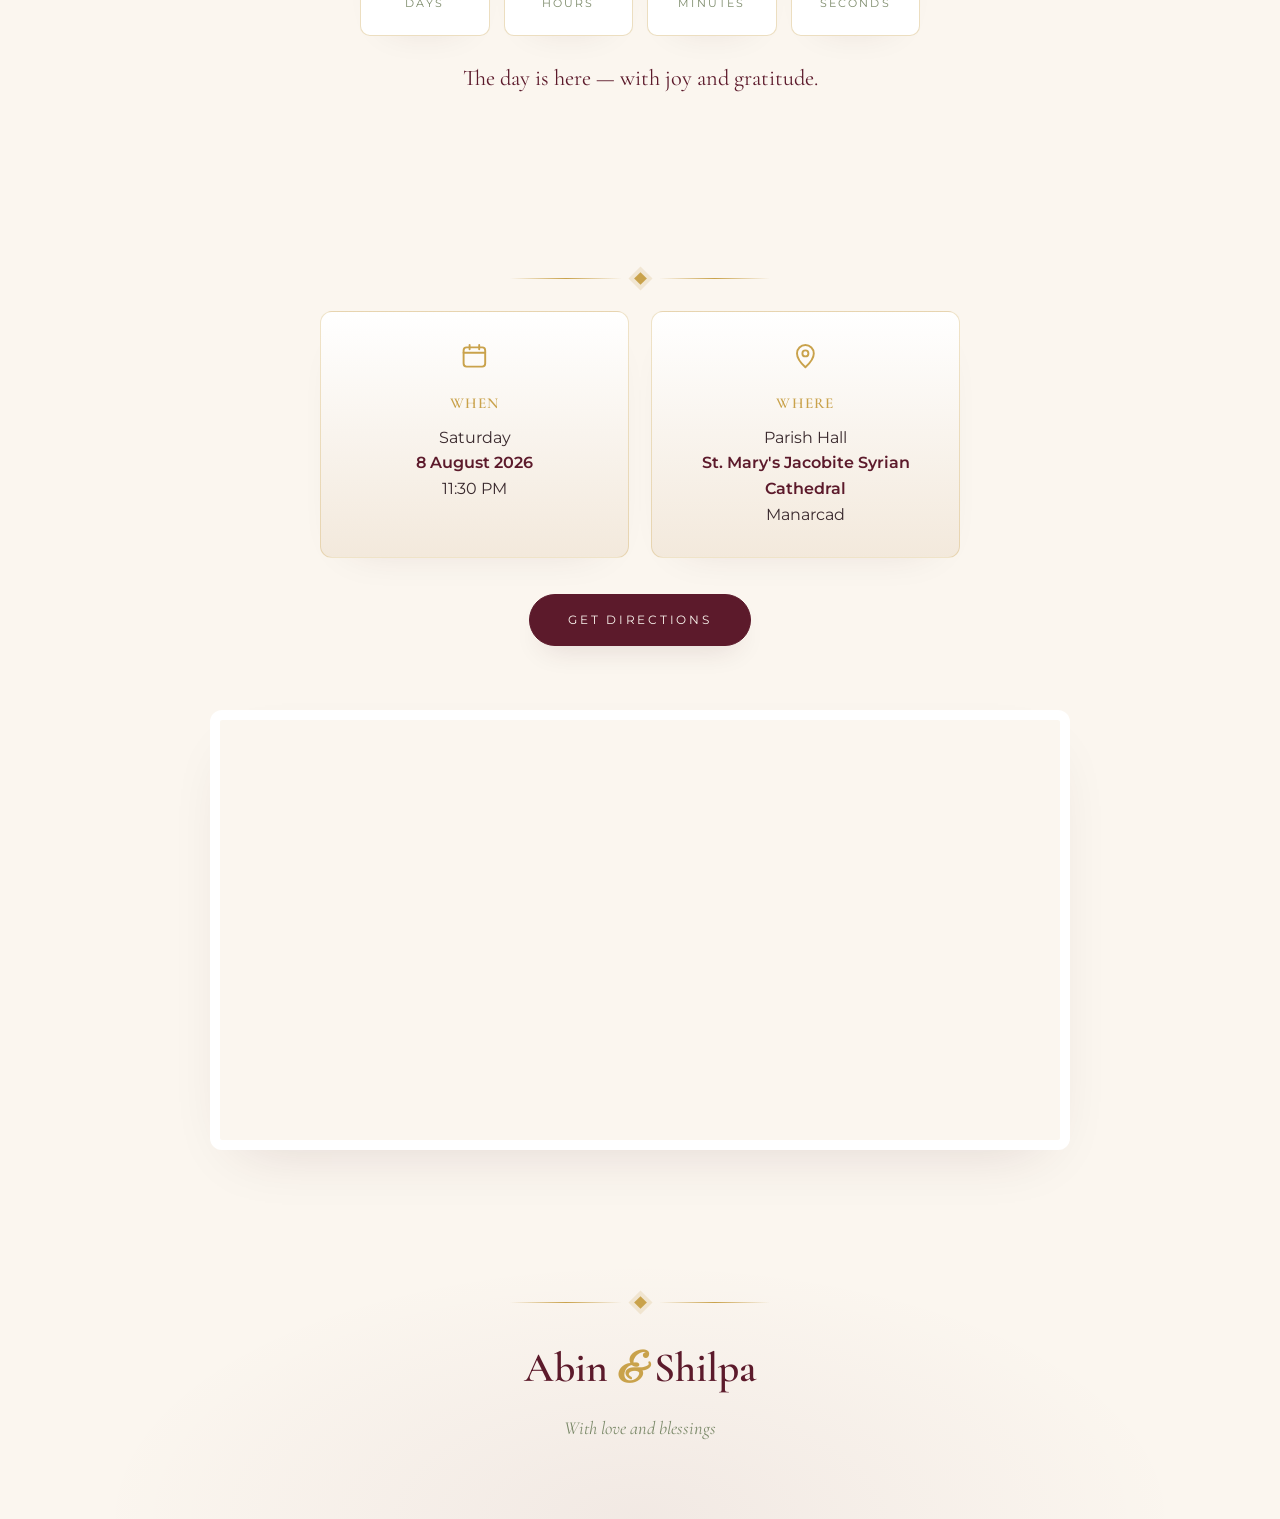
==== commit 2fff5384: "time fixed" ====
--- a/index.html
+++ b/index.html
@@ -94,7 +94,7 @@
             </svg>
           </span>
           <h3 class="details__heading">When</h3>
-          <p class="details__text">Saturday<br /><strong>8 August 2026</strong><br />12:00 PM</p>
+          <p class="details__text">Saturday<br /><strong>8 August 2026</strong><br />11:30 PM</p>
         </div>
         <div class="details__item">
           <span class="details__icon" aria-hidden="true">
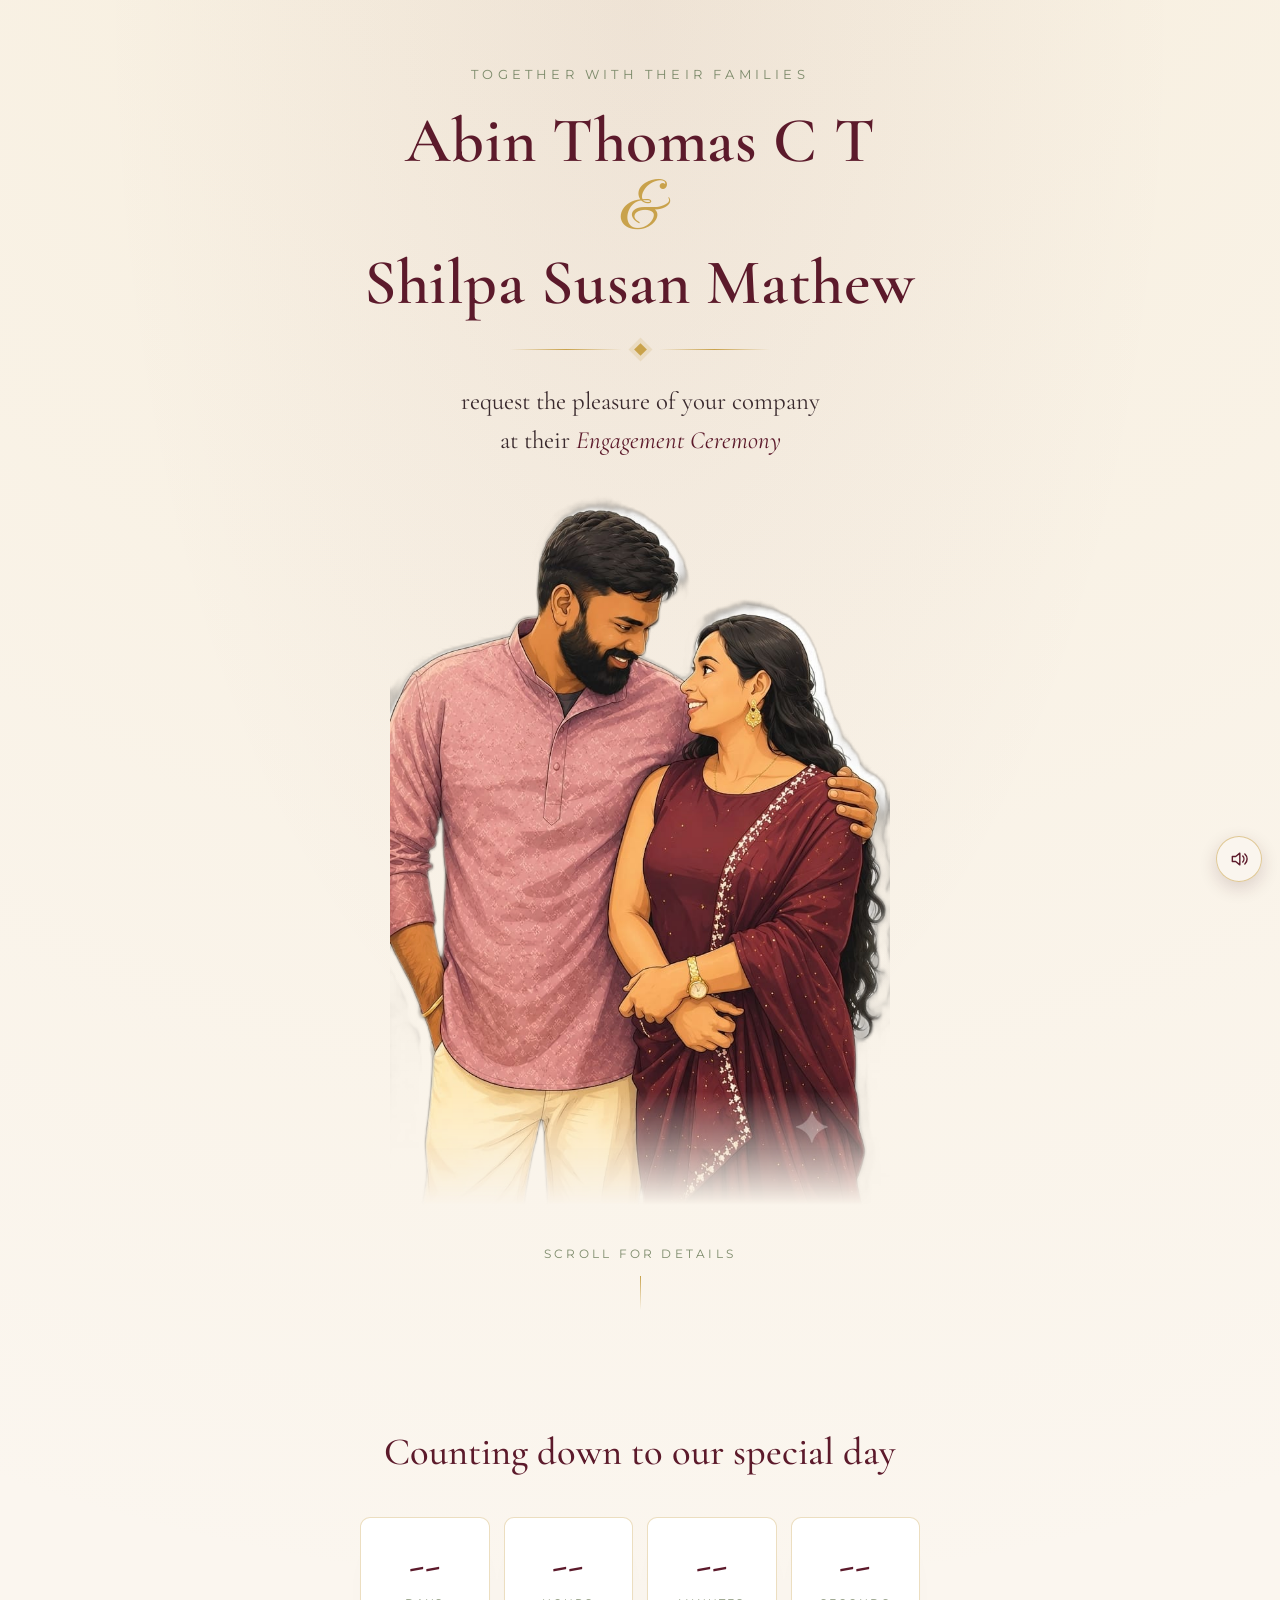
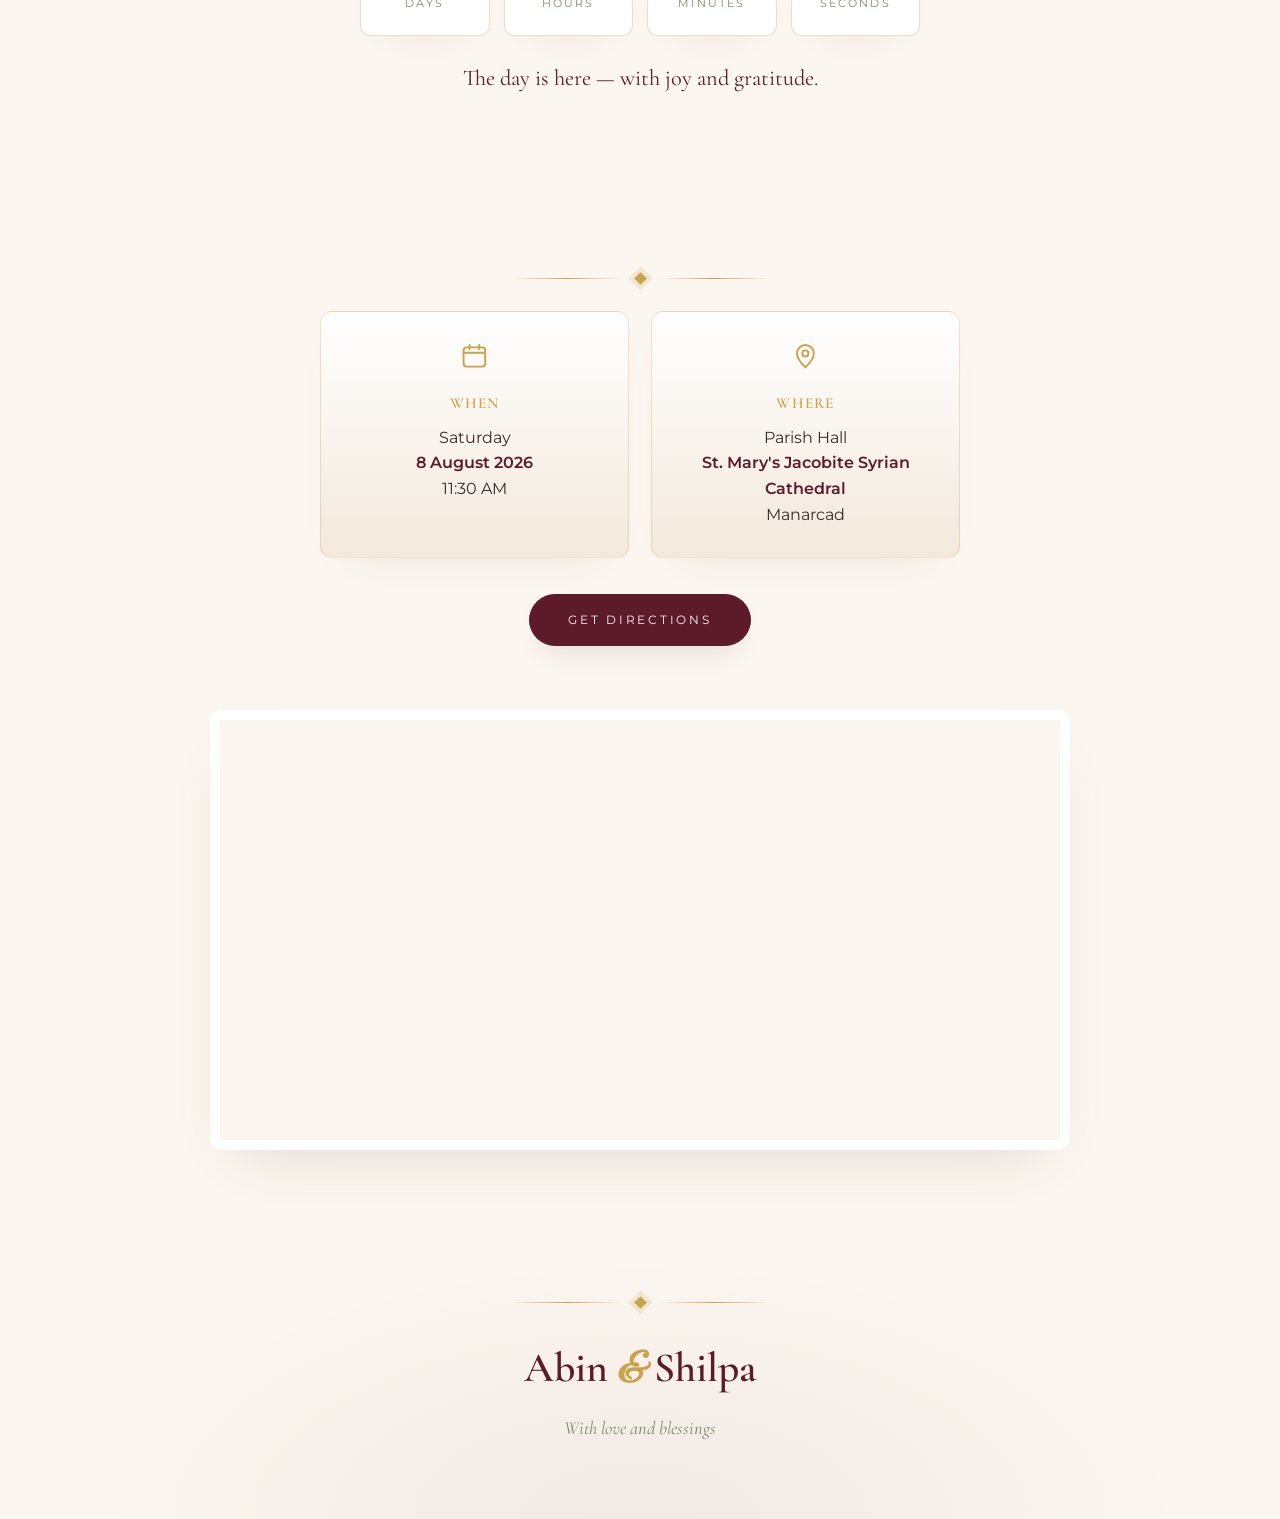
==== commit 1b377b20: "time fix" ====
--- a/index.html
+++ b/index.html
@@ -94,7 +94,7 @@
             </svg>
           </span>
           <h3 class="details__heading">When</h3>
-          <p class="details__text">Saturday<br /><strong>8 August 2026</strong><br />11:30 PM</p>
+          <p class="details__text">Saturday<br /><strong>8 August 2026</strong><br />11:30 AM</p>
         </div>
         <div class="details__item">
           <span class="details__icon" aria-hidden="true">
